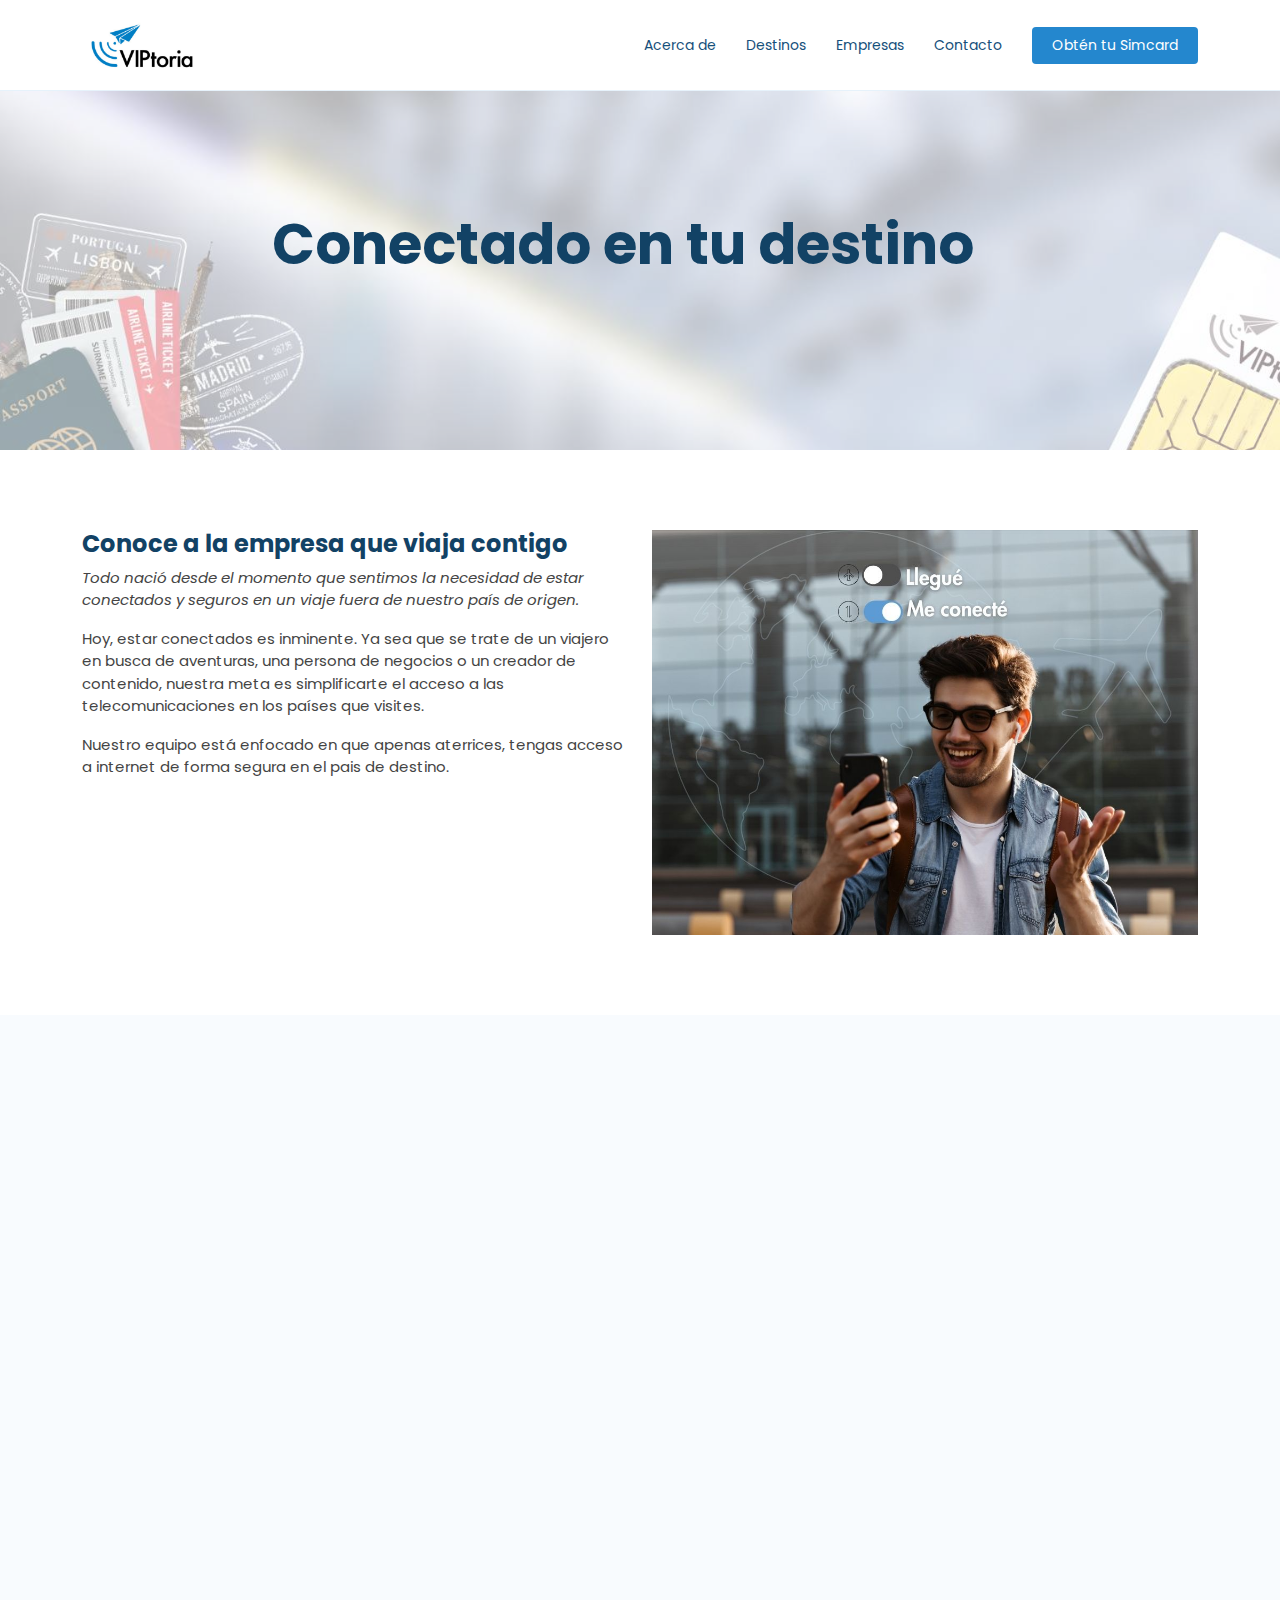
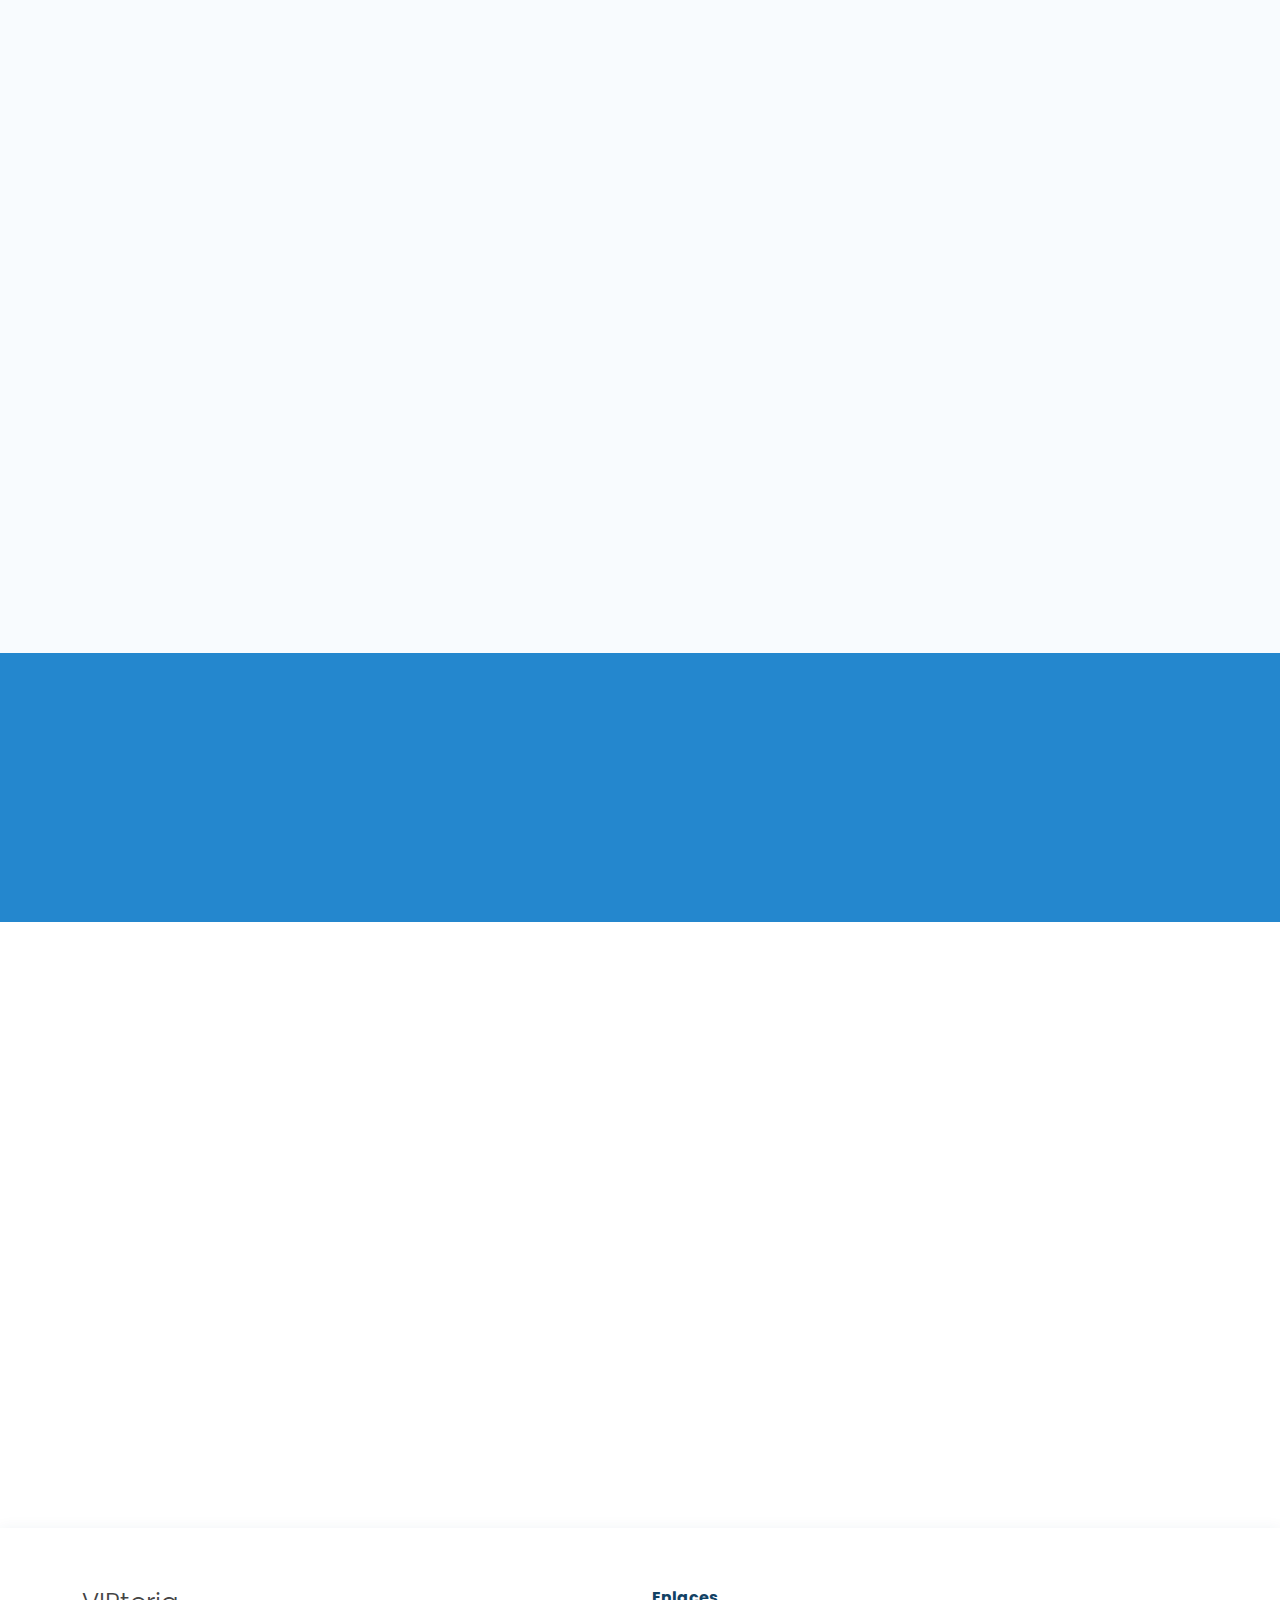
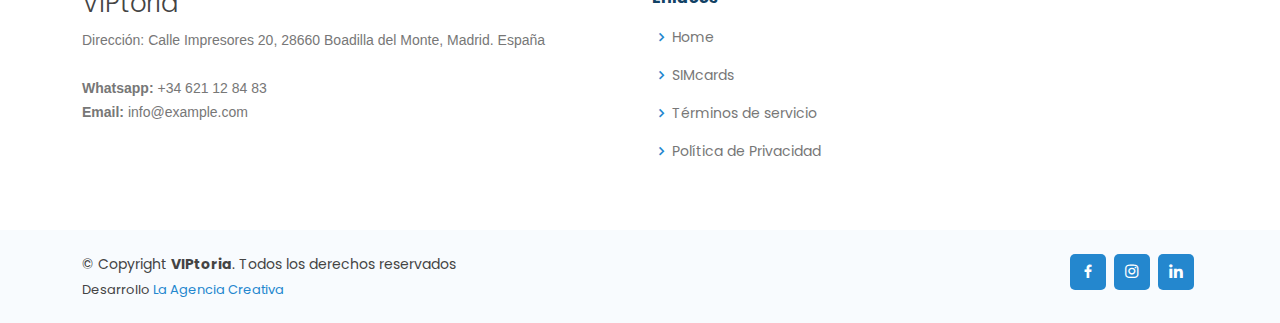
==== index.html @ dec264a9 "main" ====
<!DOCTYPE html>
<html lang="es">
<!-- ACTUALIZACION DE CONCEPTO 0.1-->
<head>
  <meta charset="utf-8">
  <meta content="width=device-width, initial-scale=1.0" name="viewport">

  <title>VIPtoria</title>

   <!-- Descripcion SEO del sitio -->
  <meta content="VIPtoria es una empresa que ofrece simcards internacionales para personas y empresas que viajan 
  a otros países como Colombia, Peru, México, España, Turquía y el resto de Europa. Nuestros servicios incluyen simcards 
  con plan de datos para activar y disfrutar con seguridad en el destino." name="description">
  <meta content="simcards, internacionales, viajes, datos, seguridad, simcard internacional, simcard para viajar, 
  simcard para el extranjero, simcard para el exterior, simcard para Colombia, simcard para Peru, simcard para Mexico,
  simcard para España, simcard para Europa, plan de datos, datos móviles, internet móvil, datos ilimitados, 
  datos para el extranjero" name="keywords">

  <!-- Favicons -->
  <link href="assets/img/favicon.png" rel="icon">
  <link href="assets/img/apple-touch-icon.png" rel="apple-touch-icon">

  <!-- Google Fonts -->
  <link href="https://fonts.googleapis.com/css?family=Poppins:300,300i,400,400i,500,500i,600,600i,700,700i|Montserrat:300,300i,400,400i,500,500i,600,600i,700,700i" rel="stylesheet">


  <!-- Vendor CSS Files -->
  <link href="assets/vendor/aos/aos.css" rel="stylesheet">
  <link href="assets/vendor/bootstrap/css/bootstrap.min.css" rel="stylesheet">

  <!-- Bootstrap Icons https://icons.getbootstrap.com/ -->
  <link href="assets/vendor/bootstrap-icons/bootstrap-icons.css" rel="stylesheet">
  <!-- BoxIcons https://boxicons.com/ -->
  <link href="assets/vendor/boxicons/css/boxicons.min.css" rel="stylesheet">
  <!-- RemixIcon -->
  <link href="assets/vendor/remixicon/remixicon.css" rel="stylesheet">

  <!-- lightbox de Portafolio y Yt -->
  <link href="assets/vendor/glightbox/css/glightbox.min.css" rel="stylesheet">

  <!-- Slide css Swiper -->
  <link href="assets/vendor/swiper/swiper-bundle.min.css" rel="stylesheet">

  <!-- CSS File -->
  <link href="assets/css/style.css" rel="stylesheet">

  <!-- =======================================================
  * Template Name: OnePage
  * Updated: Jul 27 2023 with Bootstrap v5.3.1
  * Template URL: https://bootstrapmade.com/onepage-multipurpose-bootstrap-template/
  * Author: BootstrapMade.com
  * License: https://bootstrapmade.com/license/
  ======================================================== -->
</head>

<body>

  <!-- ======= Header ======= -->
  <header id="header" class="fixed-top">
    <div class="container d-flex align-items-center justify-content-between">

      <!--<h1 class="logo"><a href="index.html">VIPtoria</a></h1>-->
      <!-- ⇡texto o ⇣imagen -->
      <a href="index.html" class="logo"><img src="assets/img/logo.png" alt="logo viptoria" class="img-fluid"></a>

      <nav id="navbar" class="navbar">
        <ul>
          <li><a class="nav-link scrollto" href="index.html">Acerca de</a></li>
          <li><a class="nav-link scrollto" href="destinos.html">Destinos</a></li>
          <li><a class="nav-link scrollto" href="empresas.html">Empresas</a></li>
          <li><a class="nav-link scrollto" href="contact.html">Contacto</a></li>
          <li><a class="getstarted scrollto" href="https://www.viptoria.me/" target="_blank">Obtén tu Simcard</a></li>
        </ul>
        <i class="bi bi-list mobile-nav-toggle"></i>
      </nav><!-- .navbar -->

    </div>
  </header><!-- End Header -->

  <!-- ======= Hero Section ======= -->
  <section id="hero" class="d-flex align-items-center">
    <div class="container position-relative" data-aos="fade-up" data-aos-delay="100">
        <div class="row justify-content-center">
            <div class="col-xl-8 col-lg-9 text-left">
                <div class="d-flex flex-column align-items-start">
                    <h1 style="margin-bottom: 10px;">Conectado en tu destino</h1>
                  </div>
            </div>
        </div>
    </div>
</section>
  
  <main id="main">
  
    <!-- ======= About Video Section =======--> 
    <section id="about-video" class="about-video">
      <div class="container" data-aos="fade-up">

        <div class="row">

          <div class="col-lg-6 pt-3 pt-lg-0 content" data-aos="fade-left" data-aos-delay="100">
            <h3>Conoce a la empresa que viaja contigo</h3>
            <p class="fst-italic">
              Todo nació desde el momento que sentimos la necesidad de estar conectados y seguros en un viaje fuera de nuestro país de origen.
            </p>
            <p>
              Hoy, estar conectados es inminente. Ya sea que se trate de un viajero en busca de aventuras, una persona de negocios o un creador de contenido, nuestra meta es simplificarte el acceso a las telecomunicaciones en los países que
              visites.
            </p>
            <p>
              Nuestro equipo está enfocado en que apenas aterrices, tengas acceso a internet de forma segura en el pais de destino.
            </p>
          </div>

          <div class="col-lg-6 video-box align-self-baseline" data-aos="fade-right" data-aos-delay="100">
            <img src="assets/img/about-video.jpg" class="img-fluid" alt="joven conectandose a internet en el aeropuerto con simcard viptoria">
          </div>

        </div>

      </div>
    </section> <!--===== End About Video Section -->  

    <!-- ======= Team Section ======= -->
    <section id="team" class="team section-bg">
      <div class="container" data-aos="fade-up">

        <div class="section-title">
          <h2>Nuestro Equipo</h2>
          <p>Accesible, cercano, confiable.</p>
        </div>

        <div class="row justify-content-center">

           <div class="col-lg-3 col-md-6 d-flex align-items-stretch" data-aos="fade-up" data-aos-delay="200">
            <div class="member">
              <div class="member-img">
                <img src="assets/img/team/team-1.jpg" class="img-fluid" alt="">
                <div class="social">
                  <a href=""><i class="bi bi-twitter"></i></a>
                  <a href=""><i class="bi bi-facebook"></i></a>
                  <a href=""><i class="bi bi-instagram"></i></a>
                  <a href=""><i class="bi bi-linkedin"></i></a>
                </div>
              </div>
              <div class="member-info">
                <h4>Carlos Luis</h4>
                <span>CEO</span>
              </div>
            </div>
          </div>

          <div class="col-lg-3 col-md-6 d-flex align-items-stretch" data-aos="fade-up" data-aos-delay="300">
            <div class="member">
              <div class="member-img">
                <img src="assets/img/team/team-3.jpg" class="img-fluid" alt="">
                <div class="social">
                  <a href=""><i class="bi bi-twitter"></i></a>
                  <a href=""><i class="bi bi-facebook"></i></a>
                  <a href=""><i class="bi bi-instagram"></i></a>
                  <a href=""><i class="bi bi-linkedin"></i></a>
                </div>
              </div>
              <div class="member-info">
                <h4>Dimas Salazar</h4>
                <span>CTO</span>
              </div>
            </div>
          </div>

        </div>

      </div>
    </section><!-- End Team Section -->

    <!-- ======= Nuestro equipo habla Section ======= -->
    <section id="services" class="services section-bg">
      <div class="container" data-aos="fade-up">

        <div class="section-title">
          <h2>VIPtoria según su equipo:</h2>
          <p>Para nosotros la transparencia es importante y por eso queremos que sepas cómo trabajamos, nuestra cultura y lo que significa trabajar en VIPtoria</p>
        </div>

        <div class="row">
          <!-- ======= SUBIR EL VIDEO DE EQUIPO DE VIPTORIA ======= -->
          <div class="col-lg-6 video-box align-self-baseline" data-aos="fade-right" data-aos-delay="100">
            <iframe width="560" height="315" src="https://www.youtube.com/embed/61cdil-SVN4?si=au5B7ah-h4FyxgWq" title="YouTube video player" frameborder="0" allow="accelerometer; autoplay; clipboard-write; encrypted-media; gyroscope; picture-in-picture; web-share" allowfullscreen></iframe>
          </div>

          <div class="col-lg-6 pt-3 pt-lg-0 content" data-aos="fade-left" data-aos-delay="100">
            <h3>La comunicación es primordial</h3>
            <p>
              Día a día trabajamos para lograr objetivos claros basados en comunicación con nuestros clientes y proveedores para lograr que más viajeros puedan llegar a sus destinos con una conexión accesible y segura.
            </p>
            <p>
              Veamos lo que dicen quienes hacen esto posible.
            </p>
            <img src="assets/img/background.png" alt="avion viptoria" class="img-fluid" width="100">
          </div>          

        </div>
      </div>
    </section><!-- End Nuestro equipo habla Section -->

    <!-- ======= Cta Section ======= -->
    <section id="cta" class="cta">
      <div class="container" data-aos="zoom-in">

        <div class="row align-items-center">
          <div class="col-lg-6 video-box align-self-baseline" data-aos="fade-right" data-aos-delay="100">
            <h3>Únete a nuestro equipo</h3>
            <p>
              Seamos parte del equipo que conecta a los viajeros con el mundo
            </p>
                     
          </div>

          <div class="col-lg-6 pt-3 pt-lg-0 content" data-aos="fade-left" data-aos-delay="100">
            <img src="assets/img/SIMcard-VIPtoria.png" class="img-fluid" width="200" alt="simcard viptoria">
            <a class="cta-btn" href="mailto:rrhh@viptoria.me?subject=Solicitud de empleo">Enviar CV</a>

          </div>

        </div>
      </div>
    </section>
    <!-- End Cta Section -->


    <!-- ======= Contact Section ======= -->
    <section id="contact" class="contact">
      <div class="container" data-aos="fade-up">

        <div class="row justify-content-center">

          <div class="col-lg-6 video-box align-self-baseline" data-aos="fade-right" data-aos-delay="100">
            <img src="assets/img/contacto-viptoria.png" class="img-fluid" alt="joven conectandose a internet en el aeropuerto con simcard viptoria">
          </div>

          <div class="col-lg-6 pt-3 pt-lg-0 content" data-aos="fade-left" data-aos-delay="100">
            <img src="assets/img/avion-aterrizando-viptoria.png" class="img-fluid" alt="Avion">
            <h3>Para saber más, <a href="contact.html" class="btn-learn-more">contáctenos</a></h3>
            <img src="assets/img/logo-contacto-viptoria.png" class="img-fluid" alt="logo viptoria">
            
          </div>

        </div>

      </div>
    </section><!-- End Contact Section -->

  </main><!-- End #main -->

  <!-- ======= Footer ======= -->
  <footer id="footer">

    <div class="footer-top">
      <div class="container">
        <div class="row">

          <div class="col-lg-6 footer-contact">
            <h3>VIPtoria</h3>
            <p>Dirección: Calle Impresores 20, 28660 Boadilla del Monte, Madrid. España <br><br>
              <strong>Whatsapp:</strong> +34 621 12 84 83<br>
              <strong>Email:</strong> info@example.com<br>
            </p>
          </div>

          <div class="col-lg-6 footer-links">
            <h4>Enlaces</h4>
            <ul>
              <li><i class="bx bx-chevron-right"></i> <a href="index.html">Home</a></li>
              <li><i class="bx bx-chevron-right"></i> <a href="https://www.viptoria.me/" target="_blank">SIMcards</a></li>
              <li><i class="bx bx-chevron-right"></i> <a href="#">Términos de servicio</a></li>
              <li><i class="bx bx-chevron-right"></i> <a href="#">Política de Privacidad</a></li>
            </ul>
          </div>
          
        </div>
      </div>
    </div>

    <div class="container d-md-flex py-4">

      <div class="me-md-auto text-center text-md-start">
        <div class="copyright">
          &copy; Copyright <strong><span>VIPtoria</span></strong>. Todos los derechos reservados
        </div>
        <div class="credits">
          <!-- All the links in the footer should remain intact. -->
          <!-- You can delete the links only if you purchased the pro version. -->
          <!-- Licensing information: https://bootstrapmade.com/license/ -->
          <!-- Purchase the pro version with working PHP/AJAX contact form: https://bootstrapmade.com/onepage-multipurpose-bootstrap-template/ -->
          Desarrollo <a href="https://www.instagram.com/somoslaagenciacreativa/" target="_blank">La Agencia Creativa</a>
        </div>
      </div>
      <div class="social-links text-center text-md-right pt-3 pt-md-0">
        <a href="https://www.facebook.com/hiviptoria" target="_blank" class="facebook"><i class="bx bxl-facebook"></i></a>
        <a href="https://www.instagram.com/viptoria_me/" target="_blank" class="instagram"><i class="bx bxl-instagram"></i></a>
        <a href="#" class="linkedin"><i class="bx bxl-linkedin"></i></a>
      </div>
    </div>
  </footer><!-- End Footer -->

  <div id="preloader"></div>
  <a href="#" class="back-to-top d-flex align-items-center justify-content-center"><i class="bi bi-arrow-up-short"></i></a>

  <!-- Vendor JS Files -->
  <script src="assets/vendor/purecounter/purecounter_vanilla.js"></script>
  <script src="assets/vendor/aos/aos.js"></script>
  <script src="assets/vendor/bootstrap/js/bootstrap.bundle.min.js"></script>
  <script src="assets/vendor/glightbox/js/glightbox.min.js"></script>
  <script src="assets/vendor/isotope-layout/isotope.pkgd.min.js"></script>
  <script src="assets/vendor/swiper/swiper-bundle.min.js"></script>
  <script src="assets/vendor/php-email-form/validate.js"></script>

  <!-- Template Main JS File -->
  <script src="assets/js/main.js"></script>

</body>

</html>
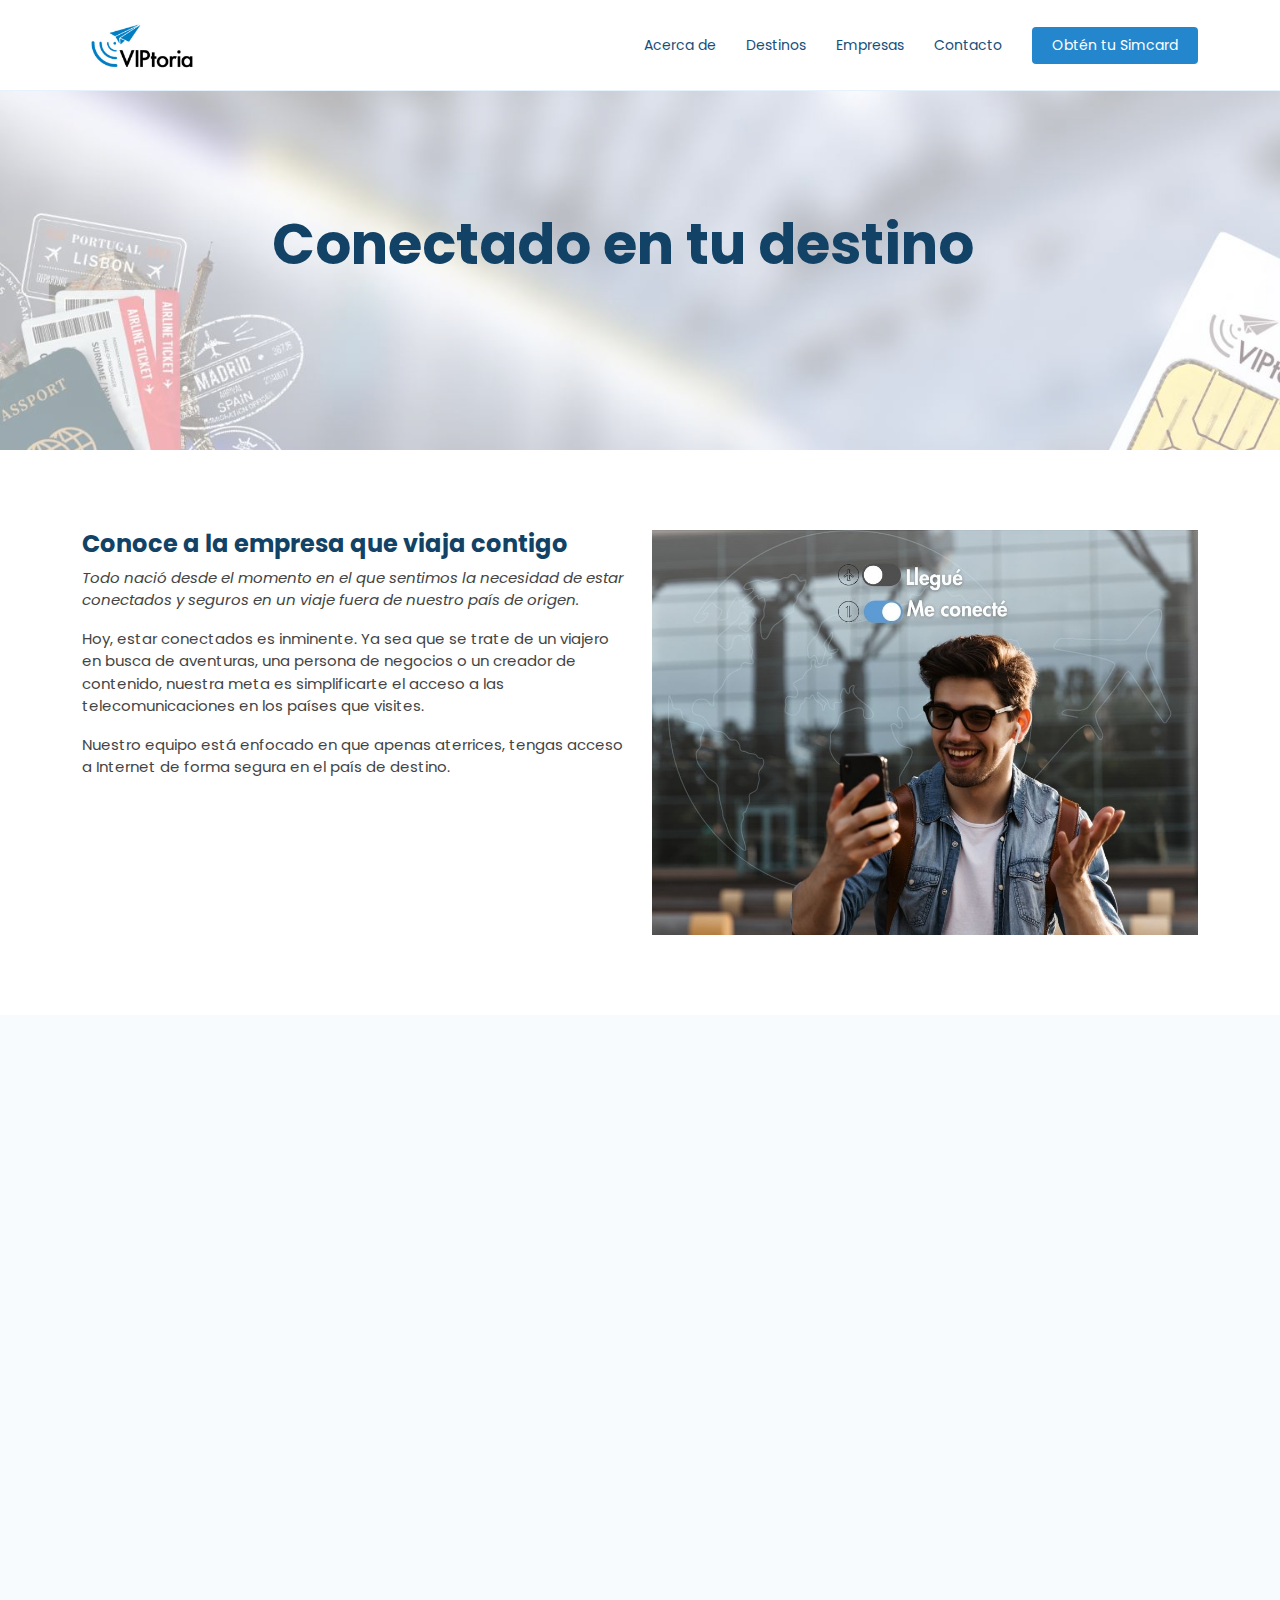
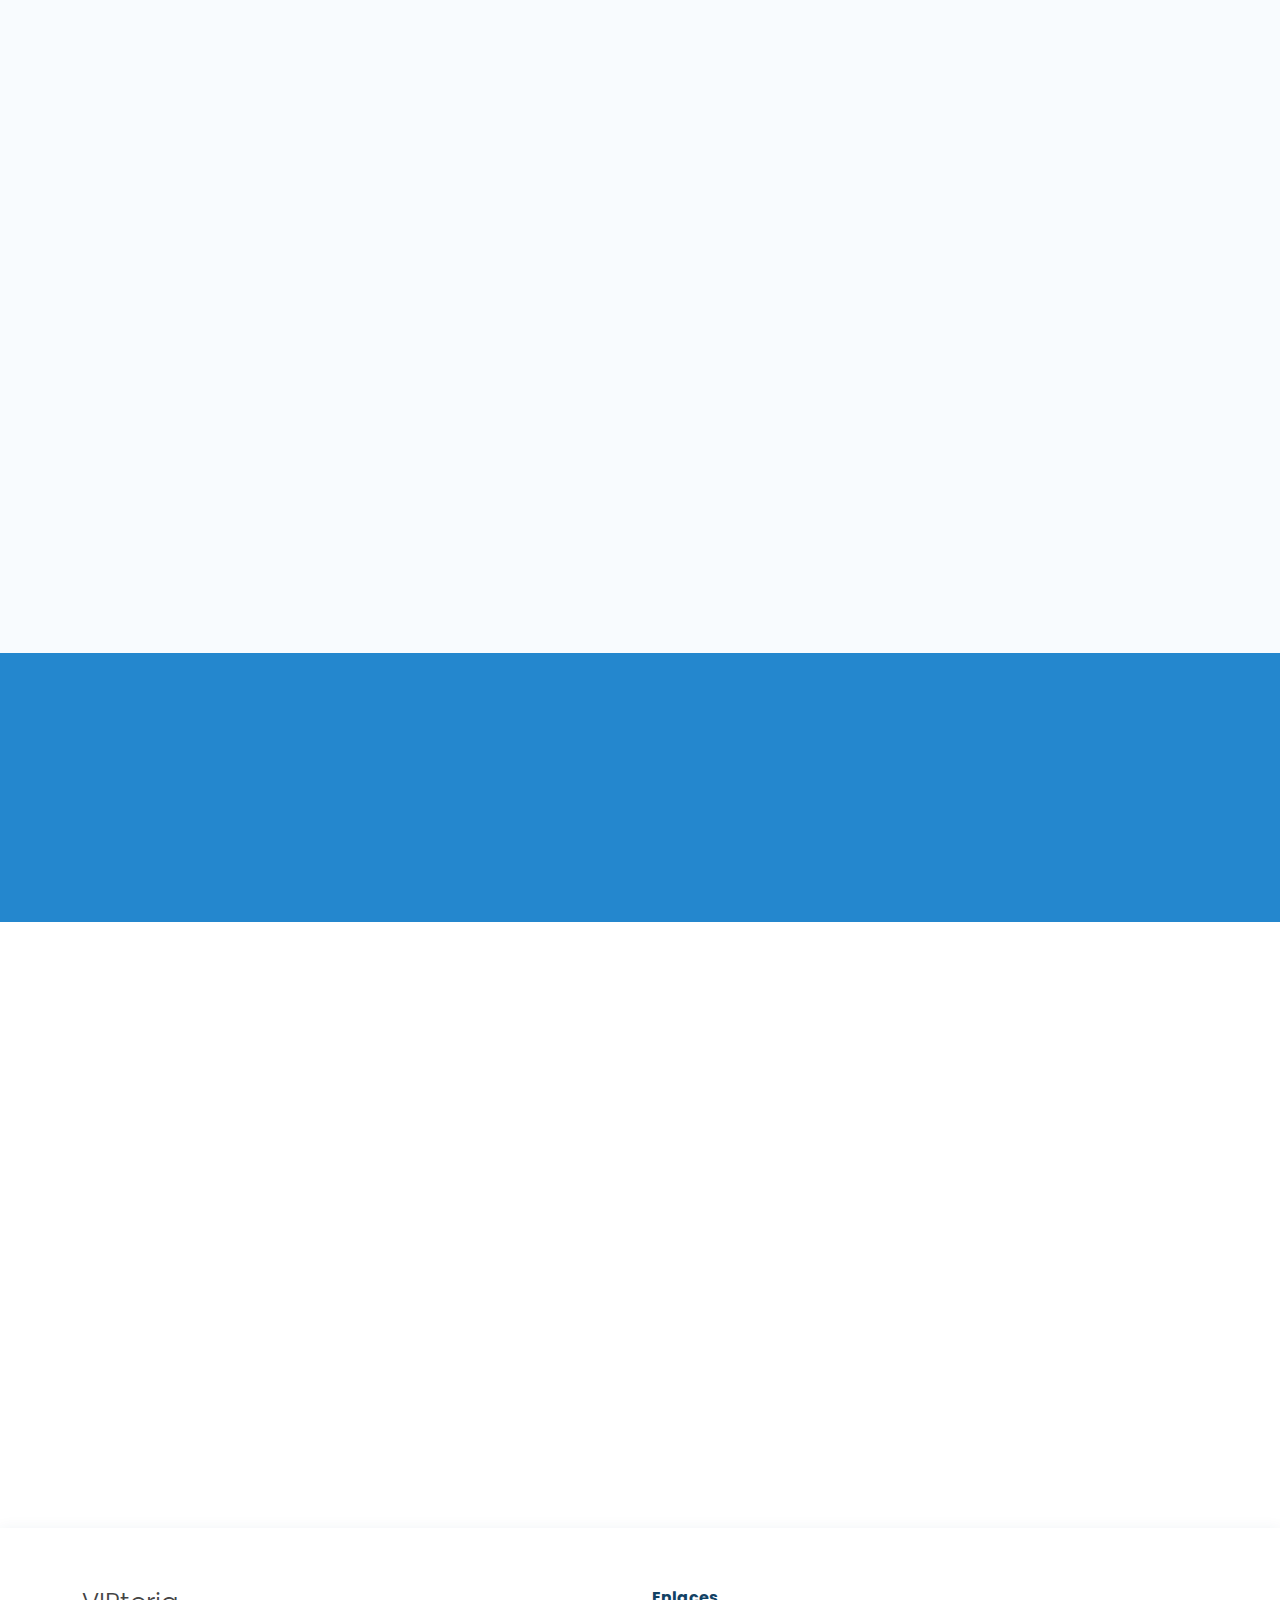
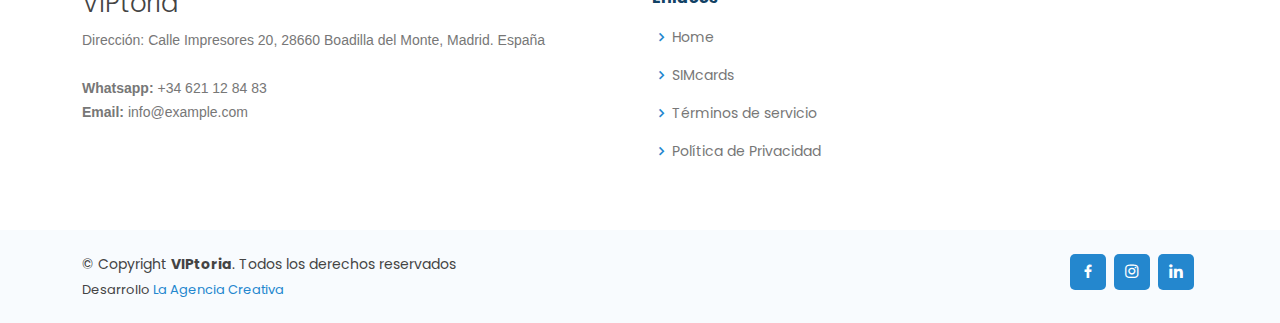
==== commit 1a7c965d: "main" ====
--- a/index.html
+++ b/index.html
@@ -101,14 +101,14 @@
           <div class="col-lg-6 pt-3 pt-lg-0 content" data-aos="fade-left" data-aos-delay="100">
             <h3>Conoce a la empresa que viaja contigo</h3>
             <p class="fst-italic">
-              Todo nació desde el momento que sentimos la necesidad de estar conectados y seguros en un viaje fuera de nuestro país de origen.
+              Todo nació desde el momento en el que sentimos la necesidad de estar conectados y seguros en un viaje fuera de nuestro país de origen.
             </p>
             <p>
               Hoy, estar conectados es inminente. Ya sea que se trate de un viajero en busca de aventuras, una persona de negocios o un creador de contenido, nuestra meta es simplificarte el acceso a las telecomunicaciones en los países que
               visites.
             </p>
             <p>
-              Nuestro equipo está enfocado en que apenas aterrices, tengas acceso a internet de forma segura en el pais de destino.
+              Nuestro equipo está enfocado en que apenas aterrices, tengas acceso a Internet de forma segura en el país de destino.
             </p>
           </div>
 
@@ -191,7 +191,7 @@
           <div class="col-lg-6 pt-3 pt-lg-0 content" data-aos="fade-left" data-aos-delay="100">
             <h3>La comunicación es primordial</h3>
             <p>
-              Día a día trabajamos para lograr objetivos claros basados en comunicación con nuestros clientes y proveedores para lograr que más viajeros puedan llegar a sus destinos con una conexión accesible y segura.
+              Día a día trabajamos para lograr objetivos claros basados en la comunicación con nuestros clientes y proveedores para lograr que más viajeros puedan llegar a sus destinos con una conexión accesible y segura.
             </p>
             <p>
               Veamos lo que dicen quienes hacen esto posible.
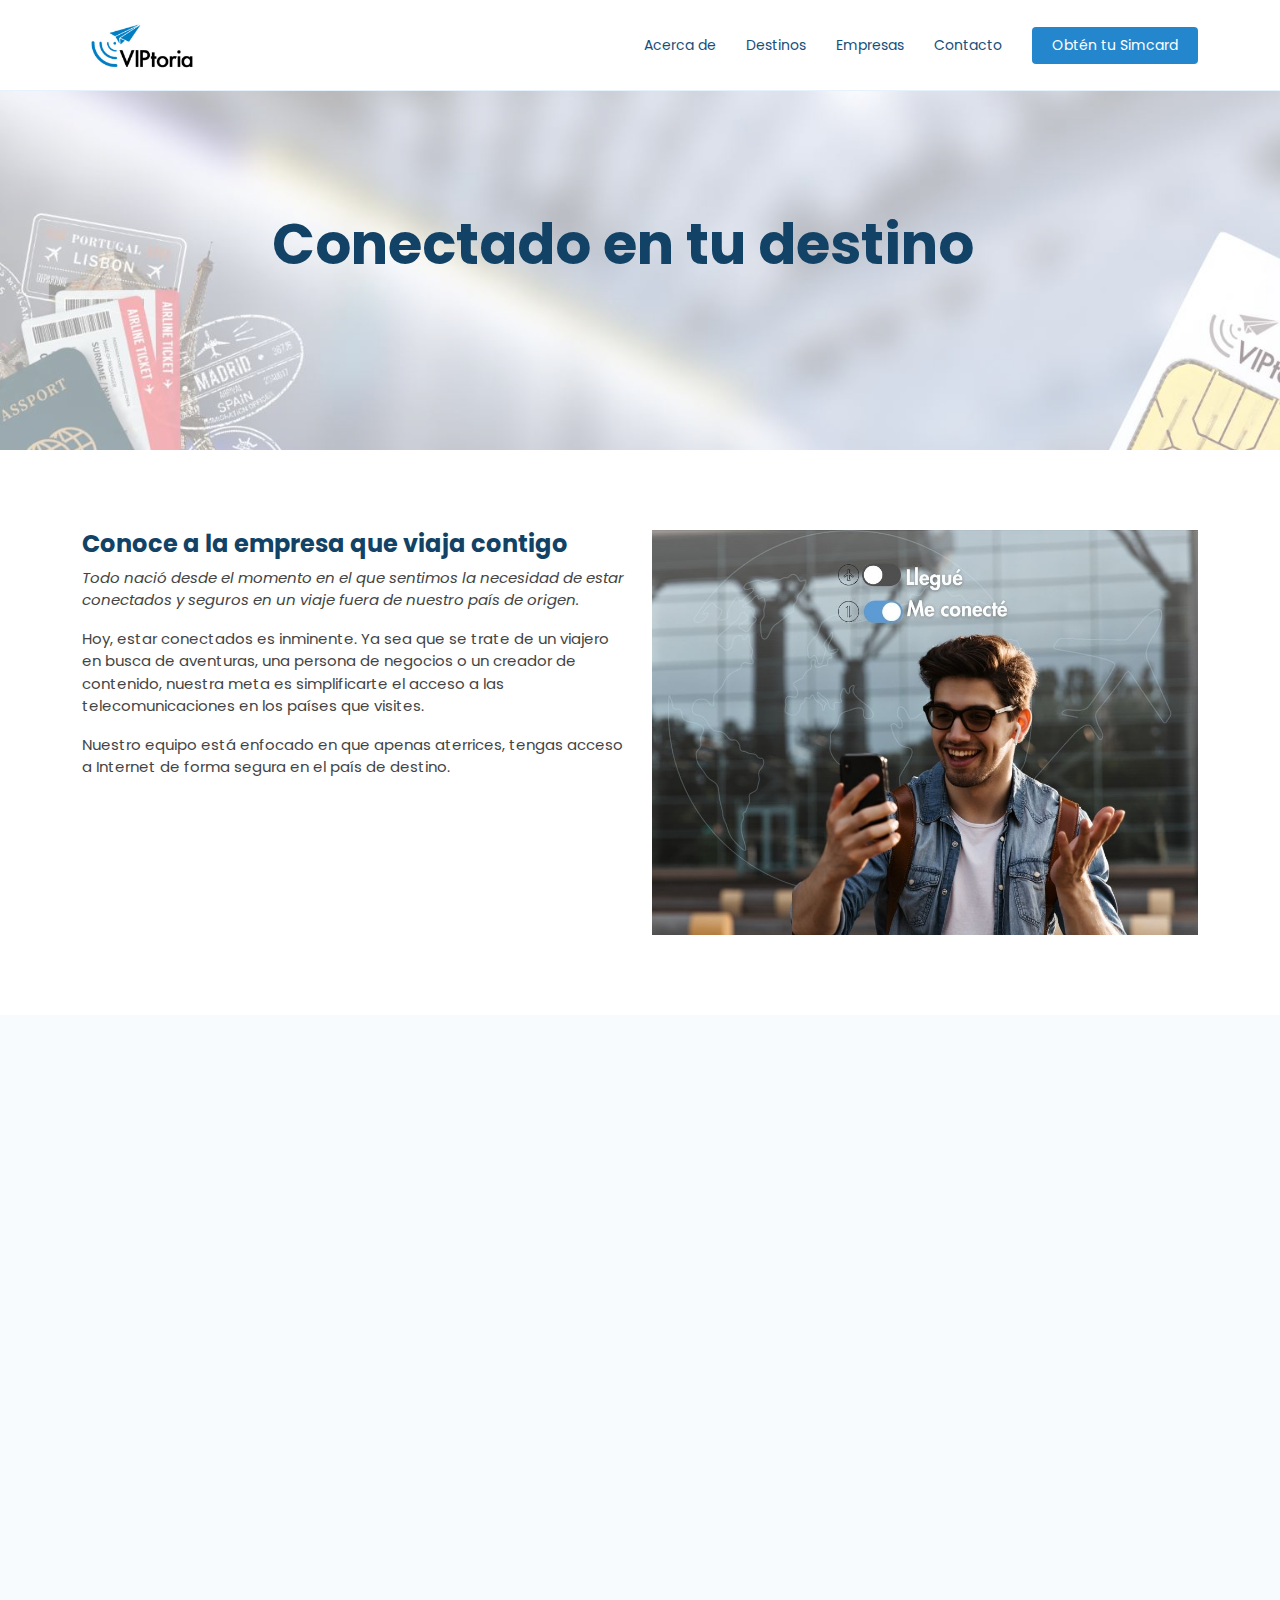
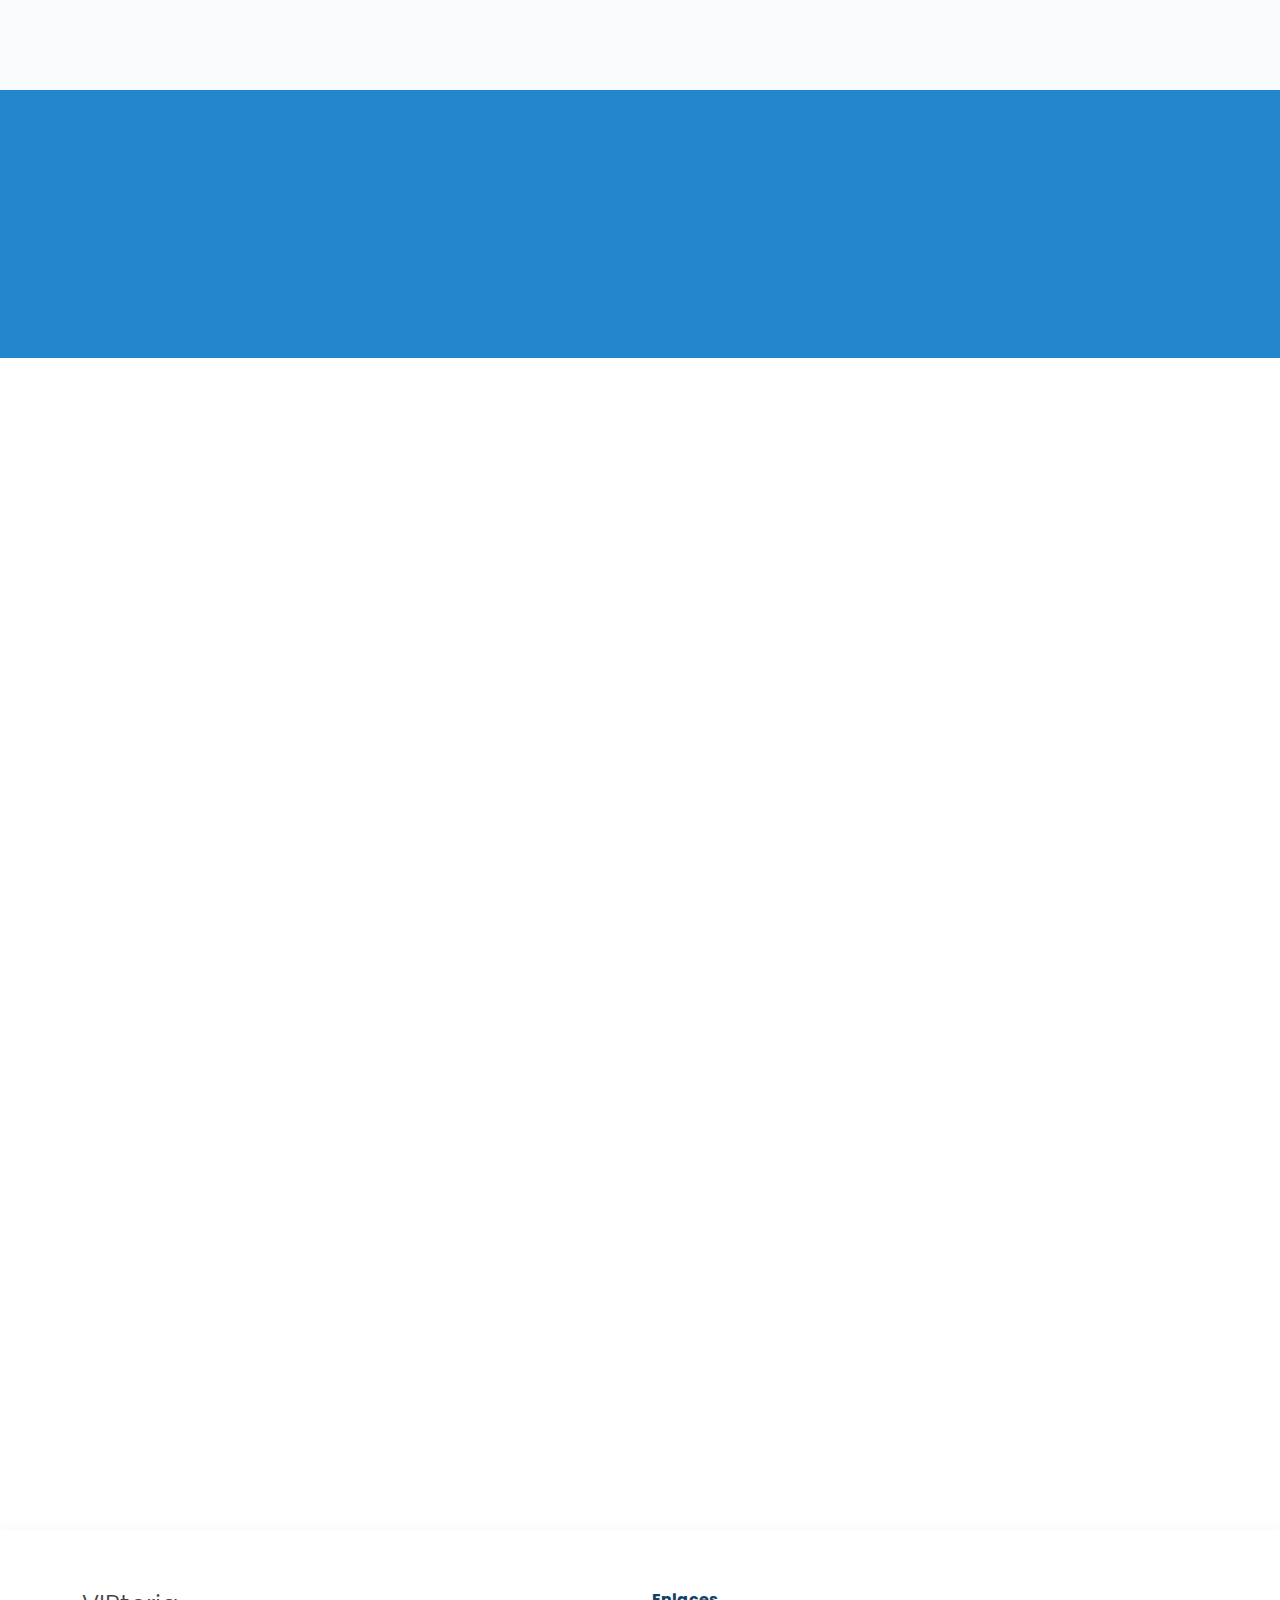
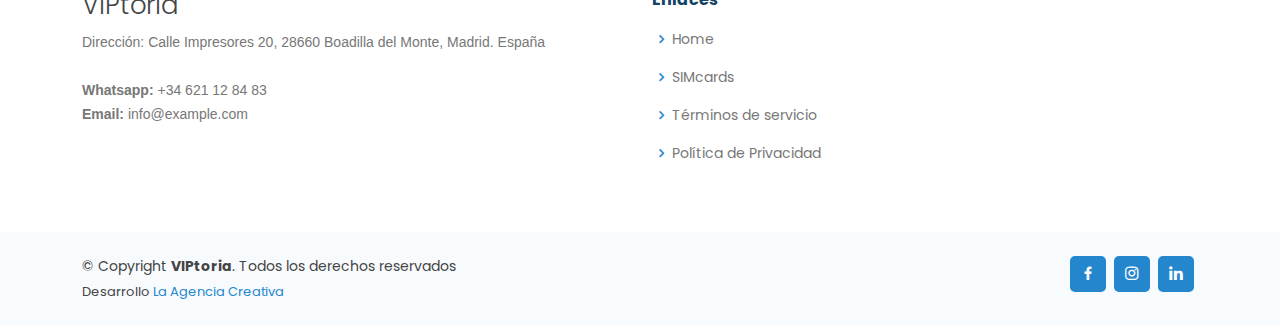
==== commit 122bac8c: "main" ====
--- a/index.html
+++ b/index.html
@@ -122,6 +122,9 @@
     </section> <!--===== End About Video Section -->  
 
     <!-- ======= Team Section ======= -->
+
+    <!-- ======= OCULTAR HASTA SUBIR VIDEO
+
     <section id="team" class="team section-bg">
       <div class="container" data-aos="fade-up">
 
@@ -171,7 +174,12 @@
         </div>
 
       </div>
-    </section><!-- End Team Section -->
+    </section>
+
+     ======= -->
+    
+    <!-- End Team Section -->
+    
 
     <!-- ======= Nuestro equipo habla Section ======= -->
     <section id="services" class="services section-bg">
@@ -185,7 +193,8 @@
         <div class="row">
           <!-- ======= SUBIR EL VIDEO DE EQUIPO DE VIPTORIA ======= -->
           <div class="col-lg-6 video-box align-self-baseline" data-aos="fade-right" data-aos-delay="100">
-            <iframe width="560" height="315" src="https://www.youtube.com/embed/61cdil-SVN4?si=au5B7ah-h4FyxgWq" title="YouTube video player" frameborder="0" allow="accelerometer; autoplay; clipboard-write; encrypted-media; gyroscope; picture-in-picture; web-share" allowfullscreen></iframe>
+            <img src="assets/img/viptoria-about.jpg" class="img-fluid" alt="sobre viptoria" >
+            <!-- ======= SUBIR EL VIDEO DE EQUIPO DE VIPTORIA <iframe width="560" height="315" src="https://www.youtube.com/embed/61cdil-SVN4?si=au5B7ah-h4FyxgWq" title="YouTube video player" frameborder="0" allow="accelerometer; autoplay; clipboard-write; encrypted-media; gyroscope; picture-in-picture; web-share" allowfullscreen></iframe>  ======= -->
           </div>
 
           <div class="col-lg-6 pt-3 pt-lg-0 content" data-aos="fade-left" data-aos-delay="100">
@@ -226,6 +235,38 @@
       </div>
     </section>
     <!-- End Cta Section -->
+
+    <section id="about-video" class="about-video">
+      <div class="container" data-aos="fade-up">
+
+        <div class="row">
+
+          <div class="col-lg-6 pt-3 pt-lg-0 content" data-aos="fade-left" data-aos-delay="100">
+            <h3>Con "V" de valores</h3>
+            <p class="fst-italic">
+              El equipo de VIPtoria, colaboradores y la comunidad en generar destacan por conservar la equidad y el respeto.
+            </p>
+            <p>
+              Creemos que todas las personas merecen ser tratadas con respeto y dignidad, independientemente de su raza, 
+            origen étnico, género, orientación sexual, religión o discapacidad.
+            </p>
+            <p>
+              Nos comprometemos a crear un lugar de trabajo inclusivo y equitativo, donde todos los empleados puedan 
+              alcanzar su máximo potencial.
+            </p>
+            <p>Nuestro valor más preciado es la comunicación, por eso es tan importante 
+              para nosotros la simplificación a los viajeros del acceso a las telecomunicaciones en los paises que visita,
+               para convertirnos en referentes de individuos y organizaciones como proveedores de servicios de telecomunicaciones.
+            </p>
+          </div> 
+
+          <div class="col-lg-6 video-box align-self-baseline" data-aos="fade-right" data-aos-delay="100">
+            <img src="assets/img/valores-viptoria.jpg" class="img-fluid" alt="ejecutiva conectandose a internet en el aeropuerto con simcard viptoria">
+          </div>
+
+         </div>
+        </div>
+  </section>
 
 
     <!-- ======= Contact Section ======= -->
@@ -250,7 +291,12 @@
       </div>
     </section><!-- End Contact Section -->
 
-  </main><!-- End #main -->
+ 
+  
+  
+</main>
+
+  <!-- End #main -->
 
   <!-- ======= Footer ======= -->
   <footer id="footer">
--- a/assets/css/style.css
+++ b/assets/css/style.css
@@ -793,6 +793,11 @@
   }
 }
 
+.highlight {
+  color: red;
+}
+
+
 /*--------------------------------------------------------------
 # Clients
 --------------------------------------------------------------*/
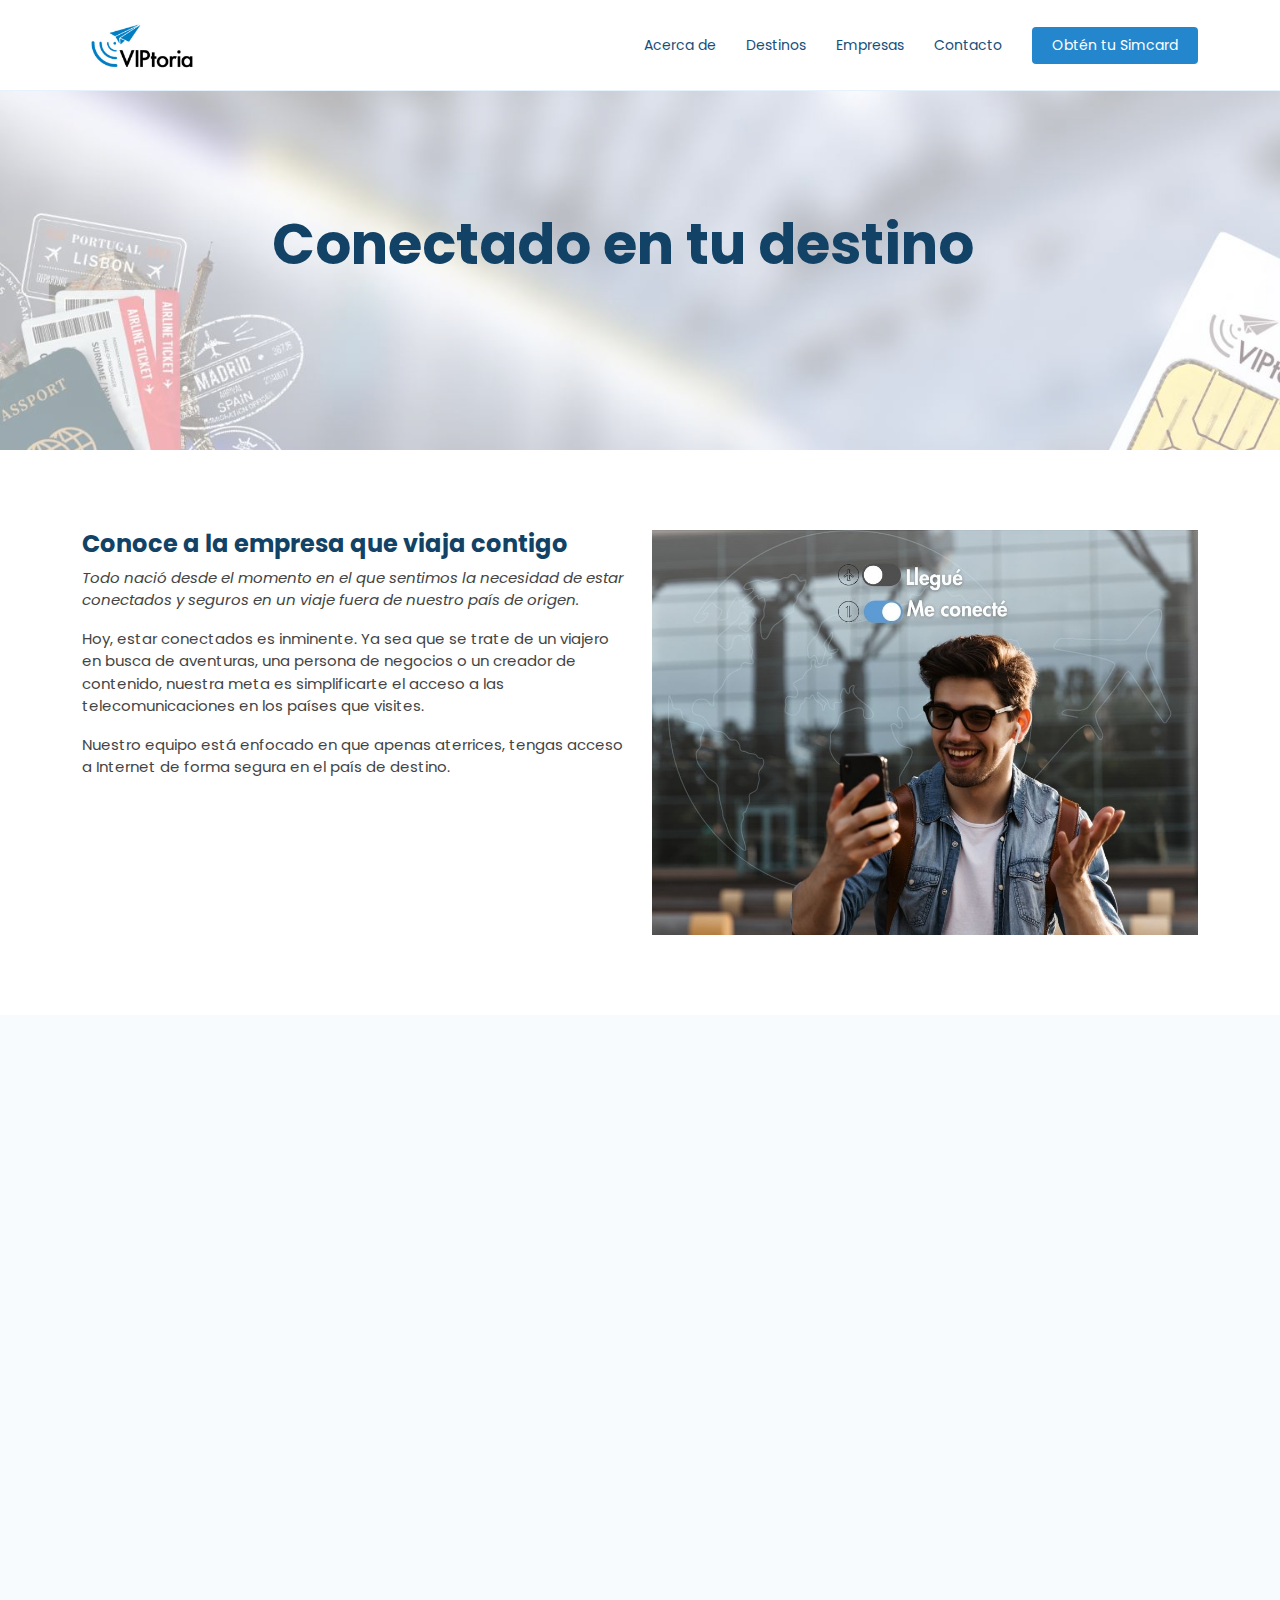
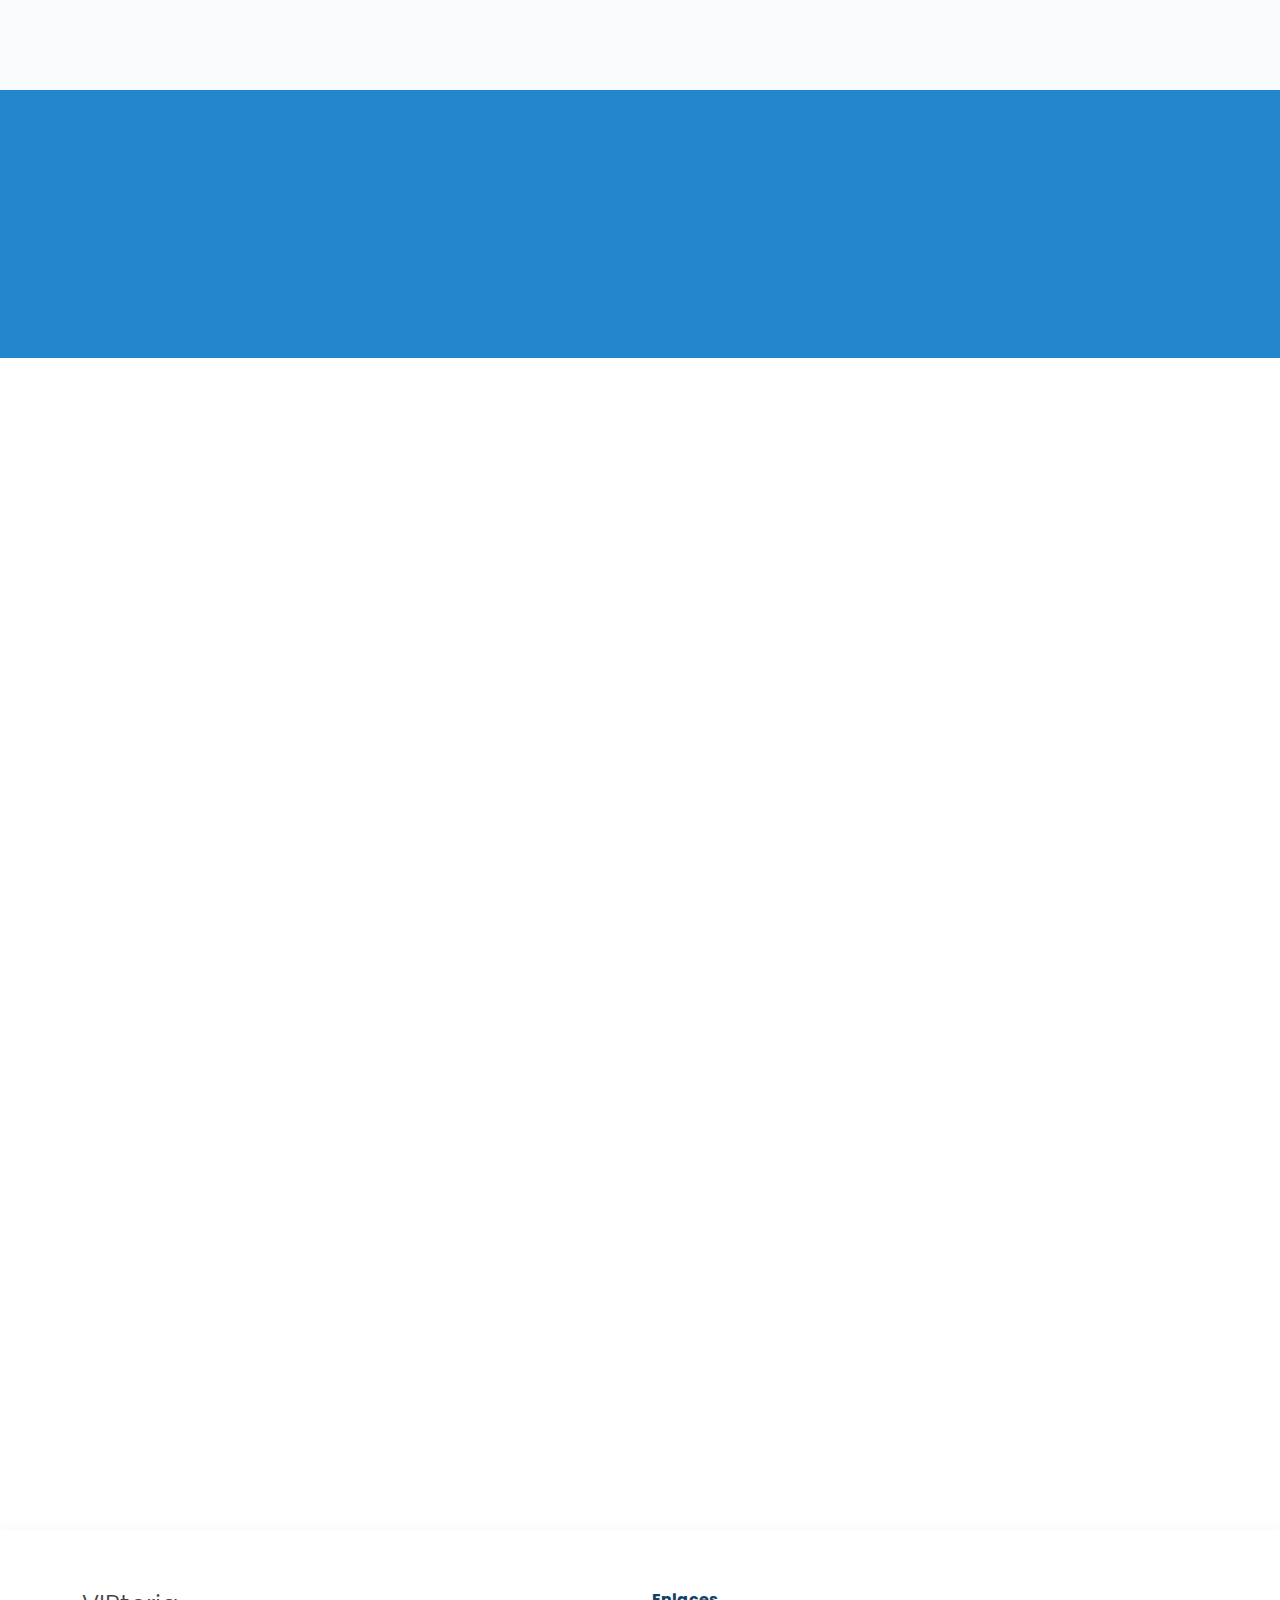
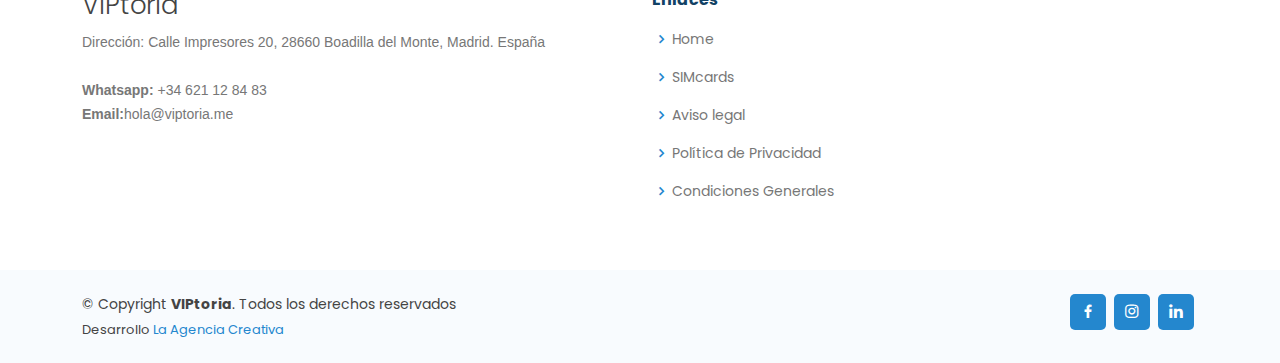
==== commit d3383d22: "main" ====
--- a/index.html
+++ b/index.html
@@ -309,7 +309,7 @@
             <h3>VIPtoria</h3>
             <p>Dirección: Calle Impresores 20, 28660 Boadilla del Monte, Madrid. España <br><br>
               <strong>Whatsapp:</strong> +34 621 12 84 83<br>
-              <strong>Email:</strong> info@example.com<br>
+              <strong>Email:</strong>hola@viptoria.me<br>
             </p>
           </div>
 
@@ -318,8 +318,9 @@
             <ul>
               <li><i class="bx bx-chevron-right"></i> <a href="index.html">Home</a></li>
               <li><i class="bx bx-chevron-right"></i> <a href="https://www.viptoria.me/" target="_blank">SIMcards</a></li>
-              <li><i class="bx bx-chevron-right"></i> <a href="#">Términos de servicio</a></li>
-              <li><i class="bx bx-chevron-right"></i> <a href="#">Política de Privacidad</a></li>
+              <li><i class="bx bx-chevron-right"></i> <a href="https://www.viptoria.me/aviso-legal">Aviso legal</a></li>
+              <li><i class="bx bx-chevron-right"></i> <a href="https://www.viptoria.me/privacy">Política de Privacidad</a></li>
+              <li><i class="bx bx-chevron-right"></i> <a href="https://www.viptoria.me/condiciones-generales">Condiciones Generales</a></li>
             </ul>
           </div>
           
@@ -344,7 +345,7 @@
       <div class="social-links text-center text-md-right pt-3 pt-md-0">
         <a href="https://www.facebook.com/hiviptoria" target="_blank" class="facebook"><i class="bx bxl-facebook"></i></a>
         <a href="https://www.instagram.com/viptoria_me/" target="_blank" class="instagram"><i class="bx bxl-instagram"></i></a>
-        <a href="#" class="linkedin"><i class="bx bxl-linkedin"></i></a>
+        <a href="https://www.linkedin.com/company/viptoria/about/" class="linkedin"><i class="bx bxl-linkedin"></i></a>
       </div>
     </div>
   </footer><!-- End Footer -->
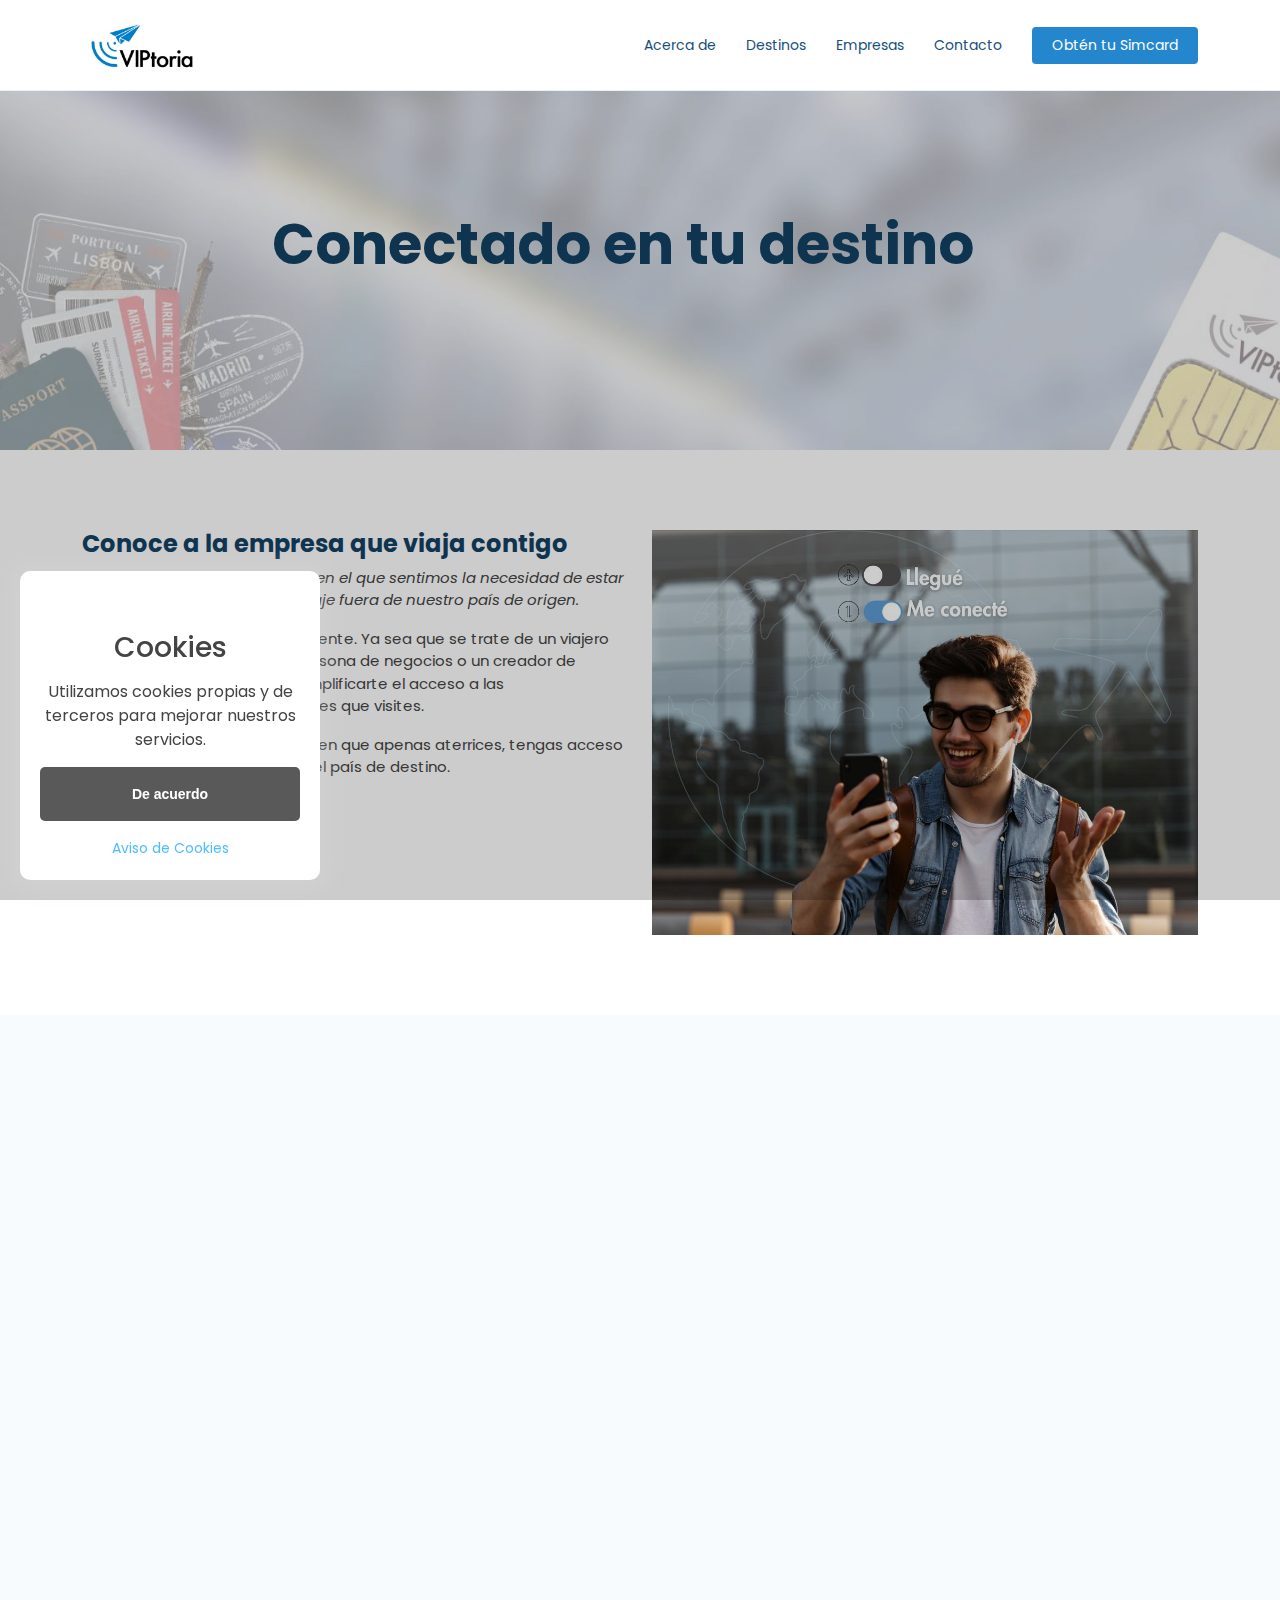
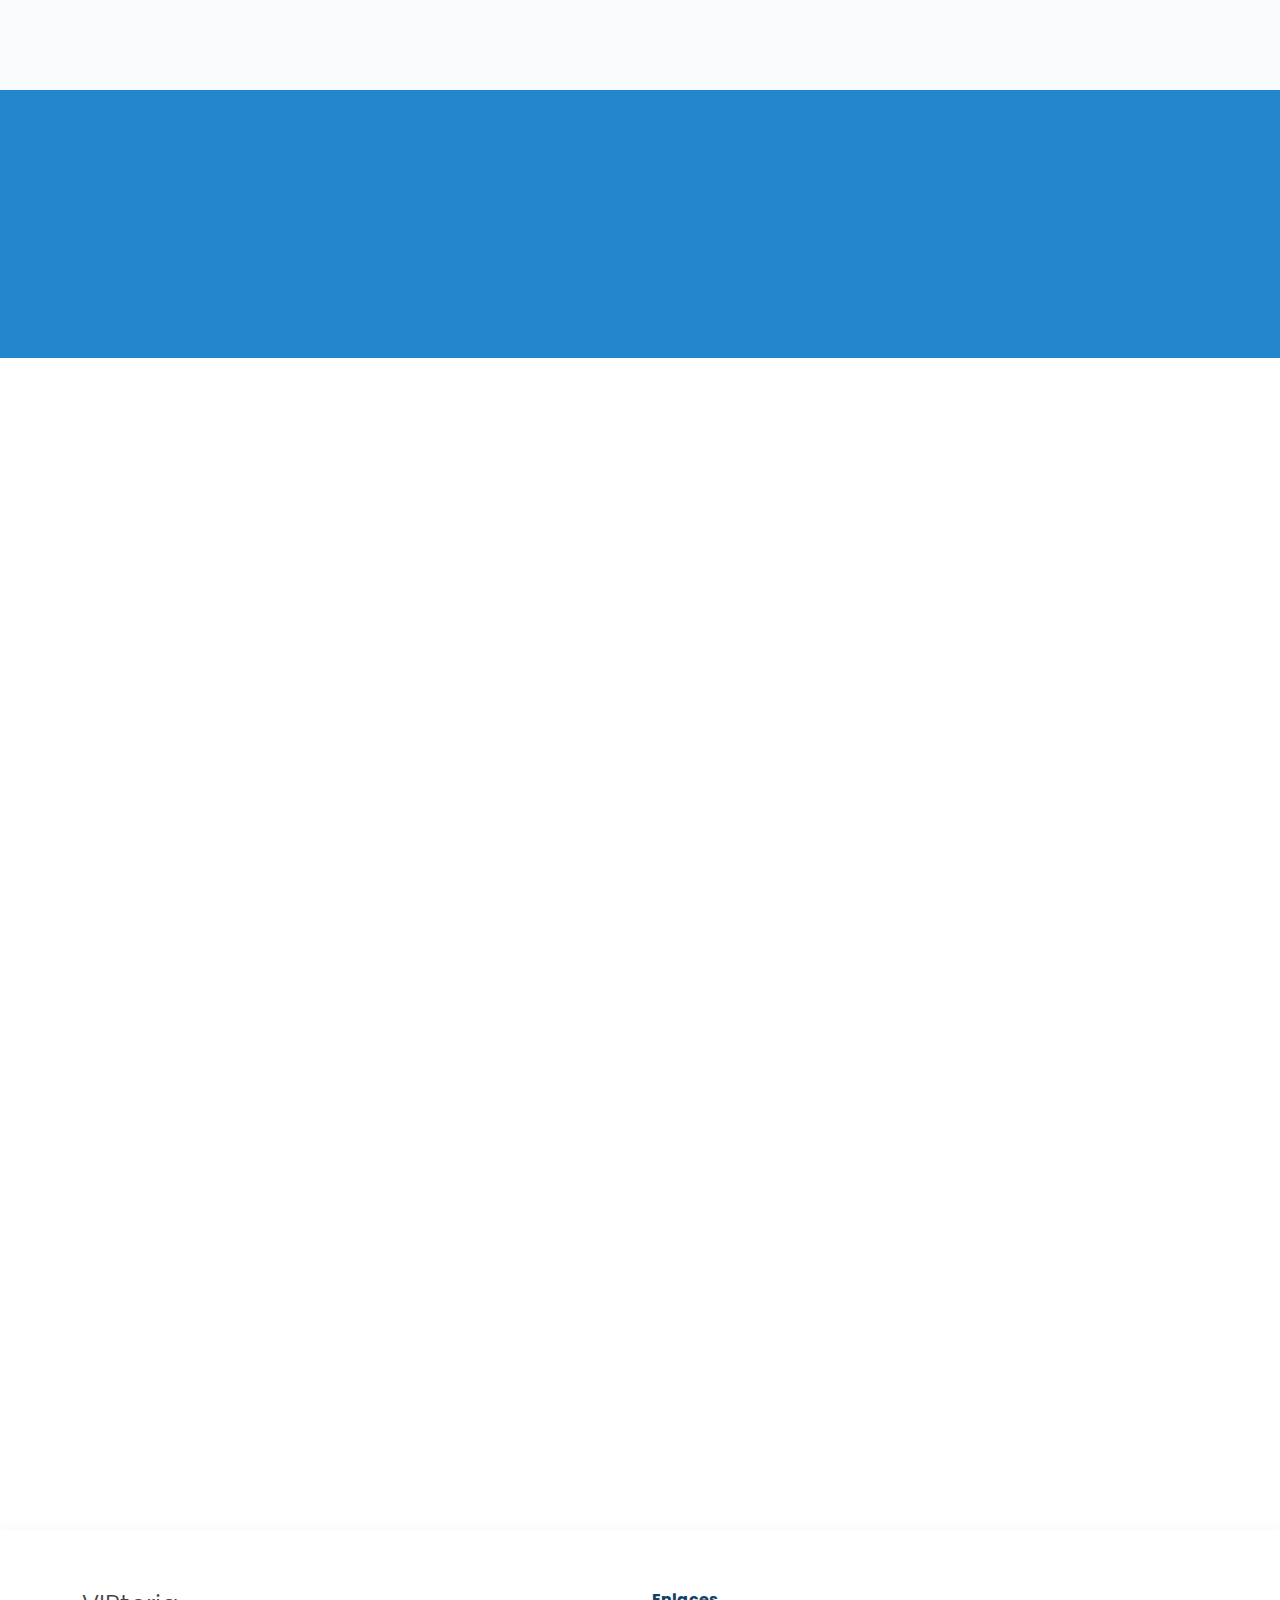
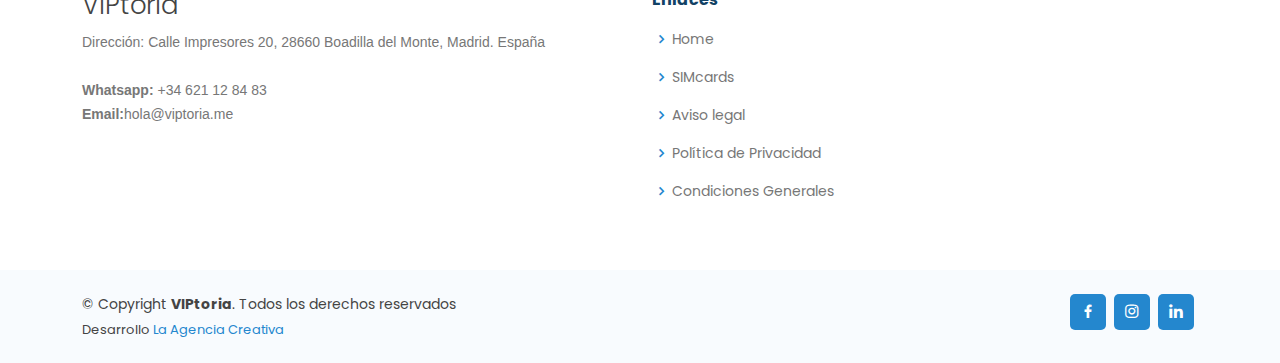
==== commit aa99d8e5: "main" ====
--- a/index.html
+++ b/index.html
@@ -244,20 +244,26 @@
           <div class="col-lg-6 pt-3 pt-lg-0 content" data-aos="fade-left" data-aos-delay="100">
             <h3>Con "V" de valores</h3>
             <p class="fst-italic">
-              El equipo de VIPtoria, colaboradores y la comunidad en generar destacan por conservar la equidad y el respeto.
-            </p>
-            <p>
-              Creemos que todas las personas merecen ser tratadas con respeto y dignidad, independientemente de su raza, 
-            origen étnico, género, orientación sexual, religión o discapacidad.
-            </p>
-            <p>
-              Nos comprometemos a crear un lugar de trabajo inclusivo y equitativo, donde todos los empleados puedan 
-              alcanzar su máximo potencial.
-            </p>
-            <p>Nuestro valor más preciado es la comunicación, por eso es tan importante 
-              para nosotros la simplificación a los viajeros del acceso a las telecomunicaciones en los paises que visita,
-               para convertirnos en referentes de individuos y organizaciones como proveedores de servicios de telecomunicaciones.
-            </p>
+              En VIPtoria creemos en la equidad y la importancia de ofrecerle al usuario la accesibilidad 
+              a las telecomunicaciones. 
+            </p>
+            <p>
+              El compromiso es ser tu apoyo incondicional en cada paso de tu viaje, asegurando que tu experiencia 
+              sea auténtica y sin contratiempos. Nos enorgullece ofrecerte una comunicación sin problemas las 24 horas 
+              del día, los 7 días de la semana. 
+            </p>
+            <p>
+              Con nuestro servicio a tu disposición, puedes viajar con la confianza de que estamos aquí para atender tus 
+              necesidades en cualquier momento. Tu satisfacción es nuestra prioridad, y estamos emocionados de 
+              acompañarte en esta emocionante aventura.
+ 
+            </p>
+            <p>
+              Nuestro valor más preciado es la comunicación, por eso es tan importante simplificarle a los viajeros el 
+              acceso a las telecomunicaciones; convirtiéndonos así en máximos referentes como proveedores de servicios 
+              en esta área.
+            </p>
+            
           </div> 
 
           <div class="col-lg-6 video-box align-self-baseline" data-aos="fade-right" data-aos-delay="100">
@@ -365,6 +371,18 @@
   <!-- Template Main JS File -->
   <script src="assets/js/main.js"></script>
 
+  <!-- Cookies -->
+
+  <div class="aviso-cookies" id="aviso-cookies">
+		<h3 class="titulo">Cookies</h3>
+		<p class="parrafo">Utilizamos cookies propias y de terceros para mejorar nuestros servicios.</p>
+		<button class="boton" id="btn-aceptar-cookies">De acuerdo</button>
+		<a class="enlace" href="https://www.viptoria.me/privacy" target="_blank">Aviso de Cookies</a>
+	</div>
+	<div class="fondo-aviso-cookies" id="fondo-aviso-cookies"></div>
+
+	<script src="assets/js/aviso-cookies.js"></script>
+
 </body>
 
 </html>--- a/assets/css/style.css
+++ b/assets/css/style.css
@@ -1711,4 +1711,85 @@
   background: #3194db;
   color: #fff;
   text-decoration: none;
+}
+
+/*--------------------------------------------------------------
+# Cookies
+--------------------------------------------------------------*/
+.aviso-cookies {
+	display: none;
+	background: #fff;
+	padding: 20px;
+	width: calc(100% - 40px);
+	max-width: 300px;
+	line-height: 150%;
+	border-radius: 10px;
+	position: fixed;
+	bottom: 20px;
+	left: 20px;
+	z-index: 100;
+	padding-top: 60px;
+	box-shadow: 0px 2px 20px 10px rgba(222,222,222,.25);
+	text-align: center;
+}
+
+.aviso-cookies.activo {
+	display: block;
+}
+
+.aviso-cookies .galleta {
+	max-width: 100px;
+	position: absolute;
+	top: -50px;
+	left: calc(50% - 50px);
+}
+
+.aviso-cookies .titulo,
+.aviso-cookies .parrafo {
+	margin-bottom: 15px;
+}
+
+.aviso-cookies .boton {
+	width: 100%;
+	background: #595959;
+	border: none;
+	color: #fff;
+	font-family: 'Roboto', sans-serif;
+	text-align: center;
+	padding: 15px 20px;
+	font-weight: 700;
+	cursor: pointer;
+	transition: .3s ease all;
+	border-radius: 5px;
+	margin-bottom: 15px;
+	font-size: 14px;
+}
+
+.aviso-cookies .boton:hover {
+	background: #000;
+}
+
+.aviso-cookies .enlace {
+	color: #4DBFFF;
+	text-decoration: none;
+	font-size: 14px;
+}
+
+.aviso-cookies .enlace:hover {
+	text-decoration: underline;
+}
+
+.fondo-aviso-cookies {
+	display: none;
+	background: rgba(0,0,0,.20);
+	position: fixed;
+	z-index: 99;
+	width: 100vw;
+	height: 100vh;
+	top: 0;
+	left: 0;
+}
+
+.fondo-aviso-cookies.activo {
+	display: block;
 }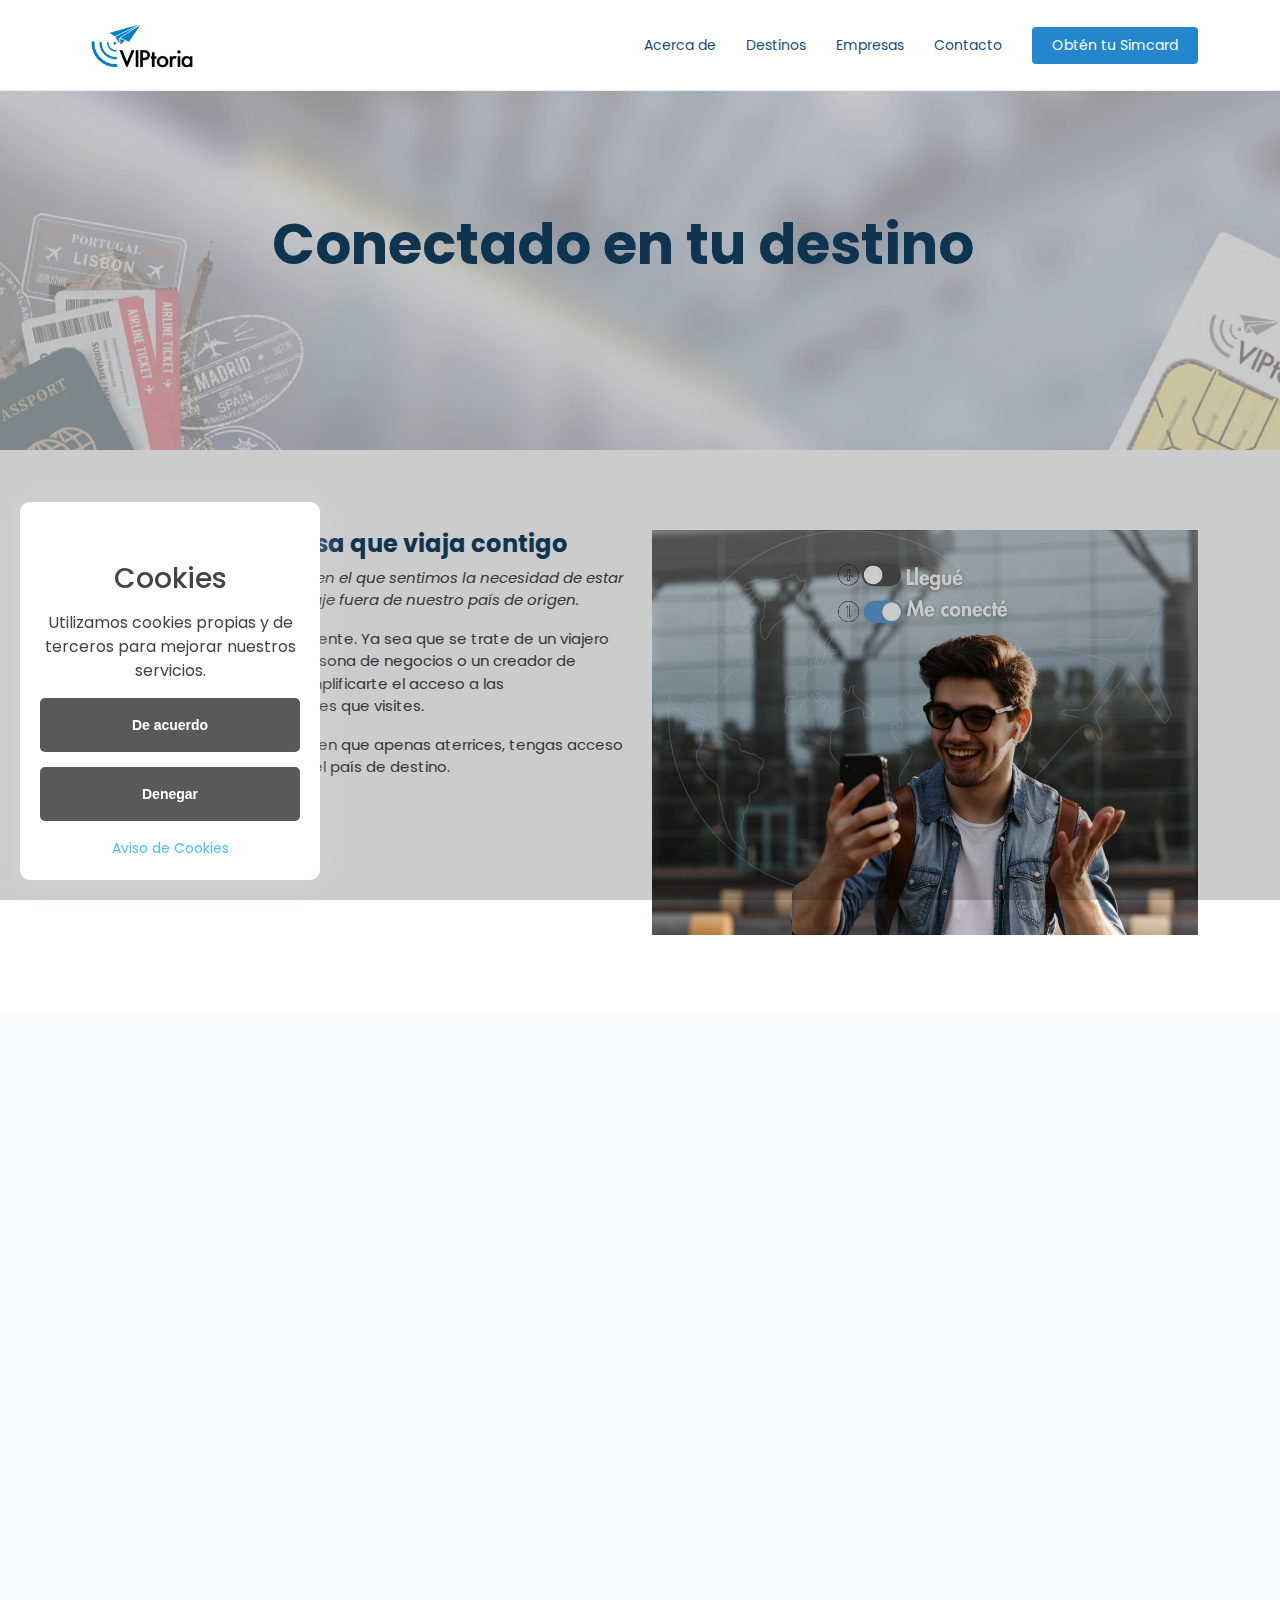
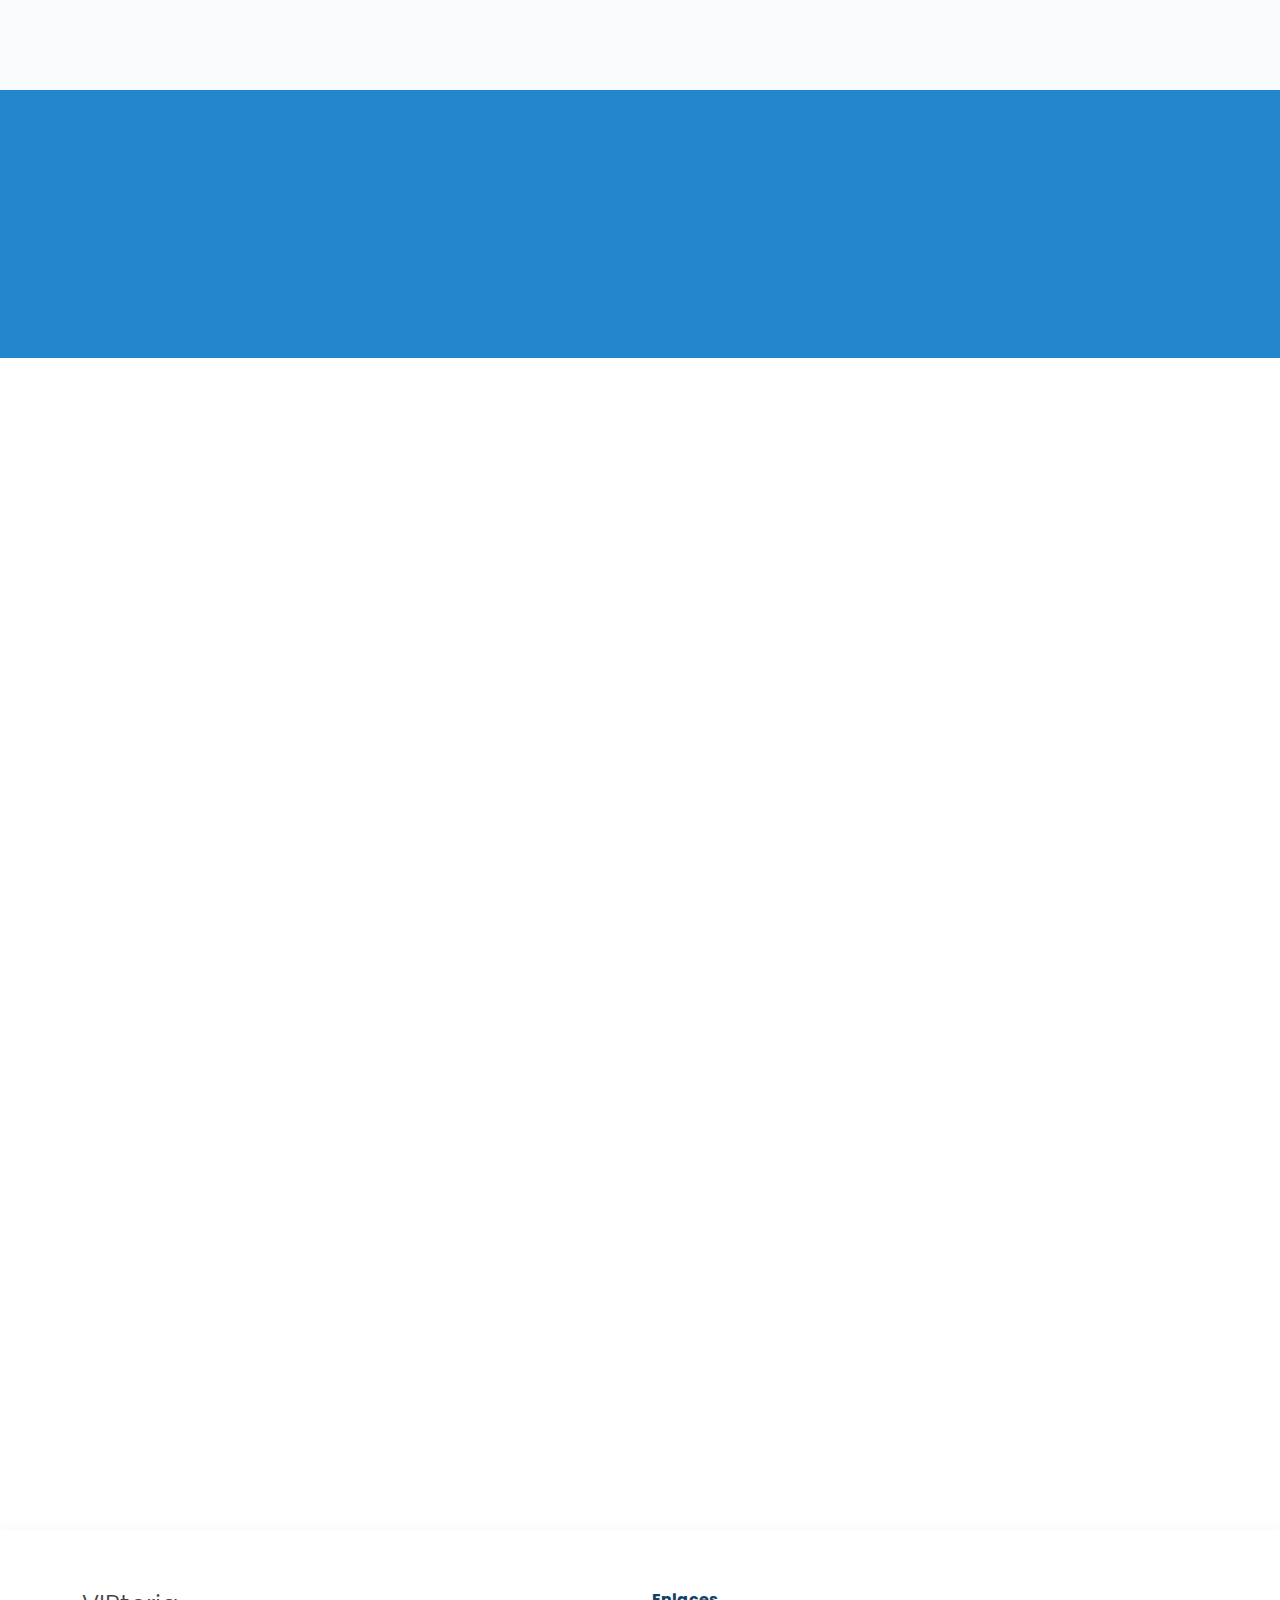
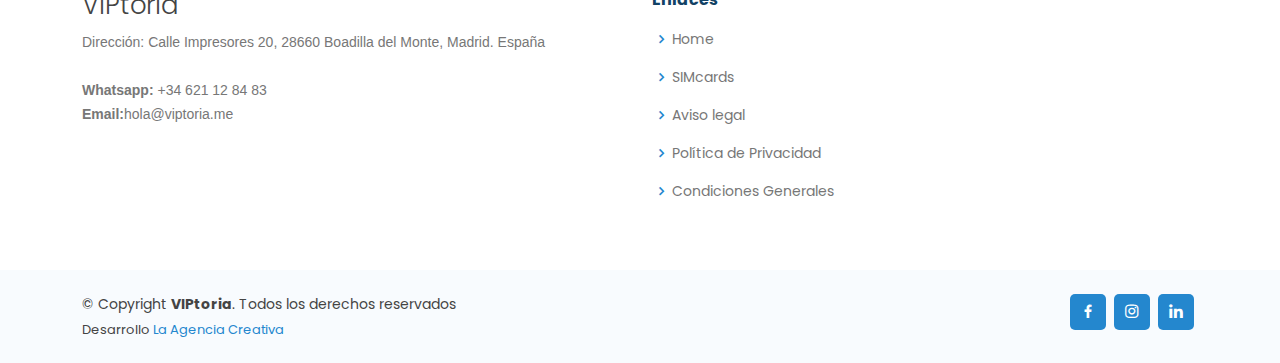
==== commit 93f5fbd5: "main" ====
--- a/index.html
+++ b/index.html
@@ -371,17 +371,18 @@
   <!-- Template Main JS File -->
   <script src="assets/js/main.js"></script>
 
-  <!-- Cookies -->
-
-  <div class="aviso-cookies" id="aviso-cookies">
-		<h3 class="titulo">Cookies</h3>
-		<p class="parrafo">Utilizamos cookies propias y de terceros para mejorar nuestros servicios.</p>
-		<button class="boton" id="btn-aceptar-cookies">De acuerdo</button>
-		<a class="enlace" href="https://www.viptoria.me/privacy" target="_blank">Aviso de Cookies</a>
-	</div>
-	<div class="fondo-aviso-cookies" id="fondo-aviso-cookies"></div>
-
-	<script src="assets/js/aviso-cookies.js"></script>
+<!-- Cookies -->
+
+<div class="aviso-cookies" id="aviso-cookies">
+  <h3 class="titulo">Cookies</h3>
+  <p class="parrafo">Utilizamos cookies propias y de terceros para mejorar nuestros servicios.</p>
+  <button class="boton" id="btn-aceptar-cookies">De acuerdo</button>
+  <button class="boton" id="btn-denegar-cookies">Denegar</button>
+  <a class="enlace" href="https://www.viptoria.me/privacy" target="_blank">Aviso de Cookies</a>
+</div>
+<div class="fondo-aviso-cookies" id="fondo-aviso-cookies"></div>
+
+<script src="assets/js/aviso-cookies.js"></script>
 
 </body>
 
